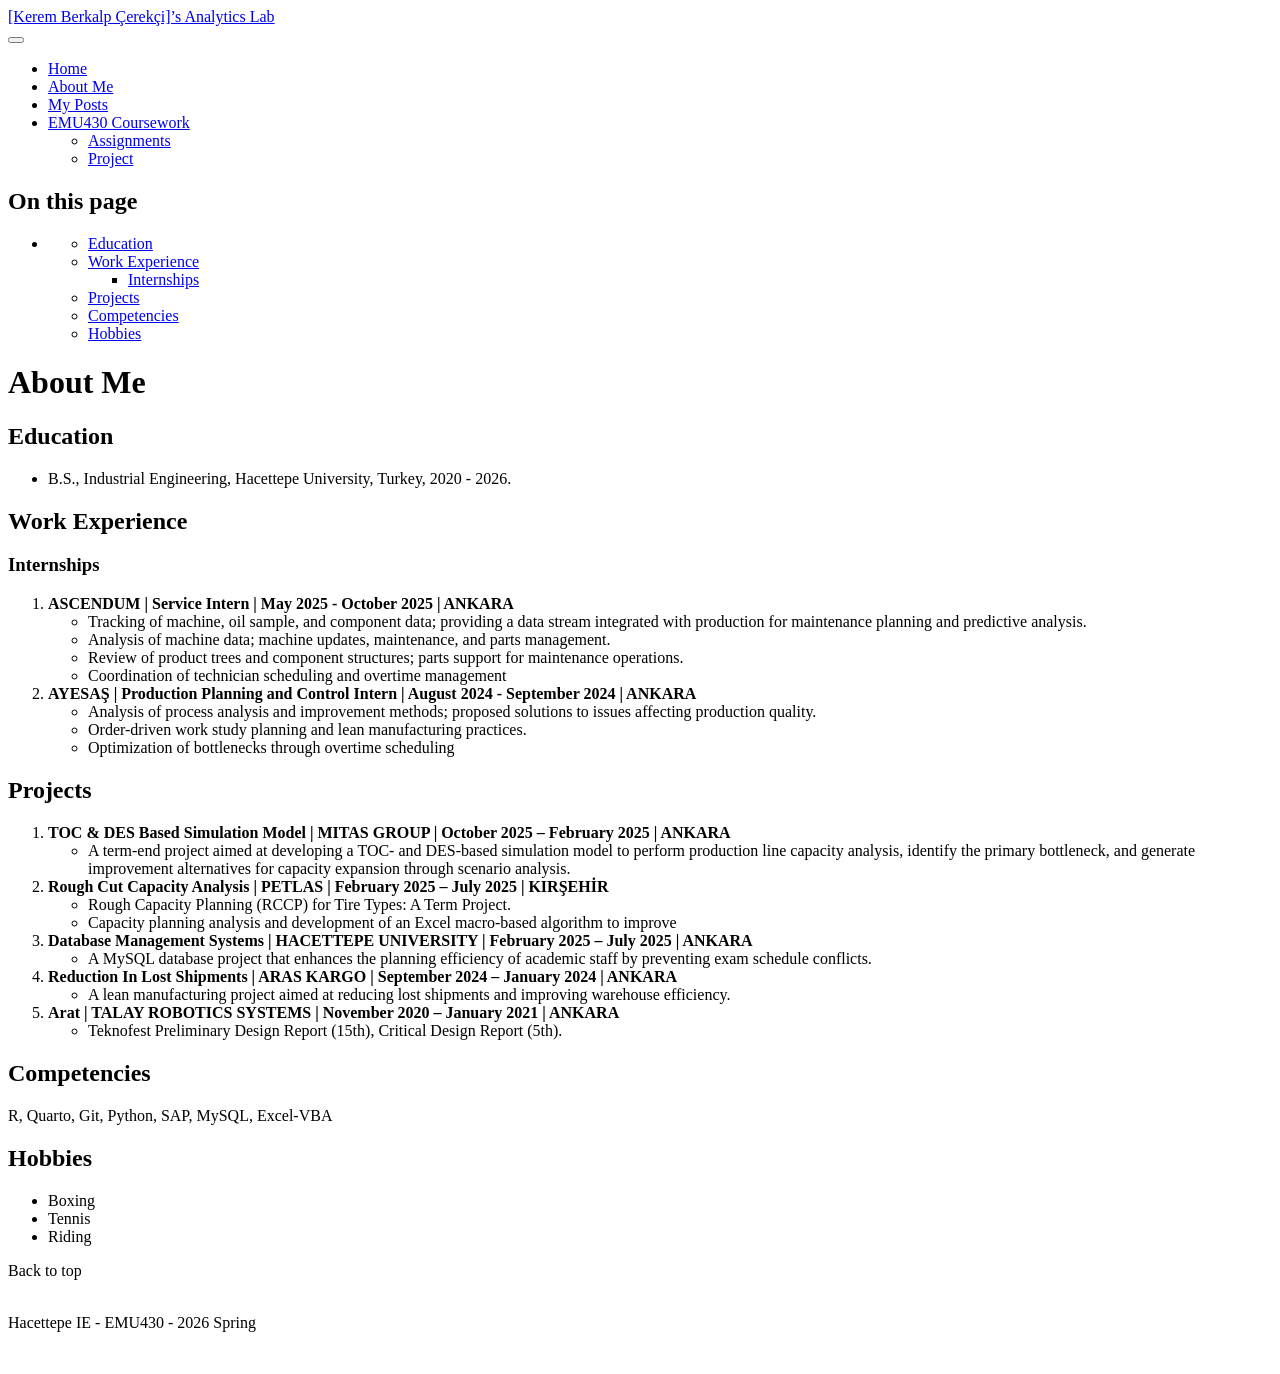
==== docs/about.html @ bb4d7acc "Update about.html" ====
<!DOCTYPE html>
<html xmlns="http://www.w3.org/1999/xhtml" lang="en" xml:lang="en"><head>

<meta charset="utf-8">
<meta name="generator" content="quarto-1.6.42">

<meta name="viewport" content="width=device-width, initial-scale=1.0, user-scalable=yes">


<title>About Me – [Kerem Berkalp Çerekçi]’s Analytics Lab</title>
<style>
code{white-space: pre-wrap;}
span.smallcaps{font-variant: small-caps;}
div.columns{display: flex; gap: min(4vw, 1.5em);}
div.column{flex: auto; overflow-x: auto;}
div.hanging-indent{margin-left: 1.5em; text-indent: -1.5em;}
ul.task-list{list-style: none;}
ul.task-list li input[type="checkbox"] {
  width: 0.8em;
  margin: 0 0.8em 0.2em -1em; /* quarto-specific, see https://github.com/quarto-dev/quarto-cli/issues/4556 */ 
  vertical-align: middle;
}
</style>


<script src="site_libs/quarto-nav/quarto-nav.js"></script>
<script src="site_libs/quarto-nav/headroom.min.js"></script>
<script src="site_libs/clipboard/clipboard.min.js"></script>
<script src="site_libs/quarto-search/autocomplete.umd.js"></script>
<script src="site_libs/quarto-search/fuse.min.js"></script>
<script src="site_libs/quarto-search/quarto-search.js"></script>
<meta name="quarto:offset" content="./">
<script src="site_libs/quarto-html/quarto.js"></script>
<script src="site_libs/quarto-html/popper.min.js"></script>
<script src="site_libs/quarto-html/tippy.umd.min.js"></script>
<script src="site_libs/quarto-html/anchor.min.js"></script>
<link href="site_libs/quarto-html/tippy.css" rel="stylesheet">
<link href="site_libs/quarto-html/quarto-syntax-highlighting-2f5df379a58b258e96c21c0638c20c03.css" rel="stylesheet" class="quarto-color-scheme" id="quarto-text-highlighting-styles">
<link href="site_libs/quarto-html/quarto-syntax-highlighting-dark-b53751a350365c71b6c909e95f209ed1.css" rel="prefetch" class="quarto-color-scheme quarto-color-alternate" id="quarto-text-highlighting-styles">
<script src="site_libs/bootstrap/bootstrap.min.js"></script>
<link href="site_libs/bootstrap/bootstrap-icons.css" rel="stylesheet">
<link href="site_libs/bootstrap/bootstrap-5facd0b27e3df32c3caab98b9867e455.min.css" rel="stylesheet" append-hash="true" class="quarto-color-scheme" id="quarto-bootstrap" data-mode="light">
<link href="site_libs/bootstrap/bootstrap-dark-6e9b1f2d1cae69e9cb3fb4989075af4f.min.css" rel="prefetch" append-hash="true" class="quarto-color-scheme quarto-color-alternate" id="quarto-bootstrap" data-mode="dark">
<script id="quarto-search-options" type="application/json">{
  "location": "navbar",
  "copy-button": false,
  "collapse-after": 3,
  "panel-placement": "end",
  "type": "overlay",
  "limit": 50,
  "keyboard-shortcut": [
    "f",
    "/",
    "s"
  ],
  "show-item-context": false,
  "language": {
    "search-no-results-text": "No results",
    "search-matching-documents-text": "matching documents",
    "search-copy-link-title": "Copy link to search",
    "search-hide-matches-text": "Hide additional matches",
    "search-more-match-text": "more match in this document",
    "search-more-matches-text": "more matches in this document",
    "search-clear-button-title": "Clear",
    "search-text-placeholder": "",
    "search-detached-cancel-button-title": "Cancel",
    "search-submit-button-title": "Submit",
    "search-label": "Search"
  }
}</script>


<link rel="stylesheet" href="styles.css">
</head>

<body class="docked nav-fixed">

<div id="quarto-search-results"></div>
  <header id="quarto-header" class="headroom fixed-top">
    <nav class="navbar navbar-expand-lg " data-bs-theme="dark">
      <div class="navbar-container container-fluid">
      <div class="navbar-brand-container mx-auto">
    <a class="navbar-brand" href="./index.html">
    <span class="navbar-title">[Kerem Berkalp Çerekçi]’s Analytics Lab</span>
    </a>
  </div>
            <div id="quarto-search" class="" title="Search"></div>
          <button class="navbar-toggler" type="button" data-bs-toggle="collapse" data-bs-target="#navbarCollapse" aria-controls="navbarCollapse" role="menu" aria-expanded="false" aria-label="Toggle navigation" onclick="if (window.quartoToggleHeadroom) { window.quartoToggleHeadroom(); }">
  <span class="navbar-toggler-icon"></span>
</button>
          <div class="collapse navbar-collapse" id="navbarCollapse">
            <ul class="navbar-nav navbar-nav-scroll me-auto">
  <li class="nav-item">
    <a class="nav-link" href="./index.html"> 
<span class="menu-text">Home</span></a>
  </li>  
  <li class="nav-item">
    <a class="nav-link active" href="./about.html" aria-current="page"> 
<span class="menu-text">About Me</span></a>
  </li>  
  <li class="nav-item">
    <a class="nav-link" href="./posts.html"> 
<span class="menu-text">My Posts</span></a>
  </li>  
  <li class="nav-item dropdown ">
    <a class="nav-link dropdown-toggle" href="#" id="nav-menu-emu430-coursework" role="link" data-bs-toggle="dropdown" aria-expanded="false">
 <span class="menu-text">EMU430 Coursework</span>
    </a>
    <ul class="dropdown-menu" aria-labelledby="nav-menu-emu430-coursework">    
        <li>
    <a class="dropdown-item" href="./assignments.html">
 <span class="dropdown-text">Assignments</span></a>
  </li>  
        <li>
    <a class="dropdown-item" href="./project.html">
 <span class="dropdown-text">Project</span></a>
  </li>  
    </ul>
  </li>
</ul>
          </div> <!-- /navcollapse -->
            <div class="quarto-navbar-tools tools-wide">
    <a href="https://github.com/kerembcerekci" title="" class="quarto-navigation-tool px-1" aria-label=""><i class="bi bi-github"></i></a>
    <a href="https://www.linkedin.com/in/kerembcerekci/" title="" class="quarto-navigation-tool px-1" aria-label=""><i class="bi bi-linkedin"></i></a>
  <a href="" class="quarto-color-scheme-toggle quarto-navigation-tool  px-1" onclick="window.quartoToggleColorScheme(); return false;" title="Toggle dark mode"><i class="bi"></i></a>
</div>
      </div> <!-- /container-fluid -->
    </nav>
</header>
<!-- content -->
<div id="quarto-content" class="quarto-container page-columns page-rows-contents page-layout-article page-navbar">
<!-- sidebar -->
  <nav id="quarto-sidebar" class="sidebar collapse collapse-horizontal quarto-sidebar-collapse-item sidebar-navigation docked overflow-auto">
    <nav id="TOC" role="doc-toc" class="toc-active">
    <h2 id="toc-title">On this page</h2>
   
  <ul>
  <li><a href="#section" id="toc-section" class="nav-link active" data-scroll-target="#section"></a>
  <ul class="collapse">
  <li><a href="#education" id="toc-education" class="nav-link" data-scroll-target="#education">Education</a></li>
  <li><a href="#work-experience" id="toc-work-experience" class="nav-link" data-scroll-target="#work-experience">Work Experience</a>
  <ul class="collapse">
  <li><a href="#internships" id="toc-internships" class="nav-link" data-scroll-target="#internships">Internships</a></li>
  </ul></li>
  <li><a href="#projects" id="toc-projects" class="nav-link" data-scroll-target="#projects">Projects</a></li>
  <li><a href="#competencies" id="toc-competencies" class="nav-link" data-scroll-target="#competencies">Competencies</a></li>
  <li><a href="#hobbies" id="toc-hobbies" class="nav-link" data-scroll-target="#hobbies">Hobbies</a></li>
  </ul></li>
  </ul>
</nav>
</nav>
<div id="quarto-sidebar-glass" class="quarto-sidebar-collapse-item" data-bs-toggle="collapse" data-bs-target=".quarto-sidebar-collapse-item"></div>
<!-- margin-sidebar -->
    <div id="quarto-margin-sidebar" class="sidebar margin-sidebar zindex-bottom">
    </div>
<!-- main -->
<main class="content" id="quarto-document-content">

<header id="title-block-header" class="quarto-title-block default">
<div class="quarto-title">
<h1 class="title">About Me</h1>
</div>



<div class="quarto-title-meta">

    
  
    
  </div>
  


</header>


<section id="section" class="level1">
<h1></h1>
<section id="education" class="level2">
<h2 class="anchored" data-anchor-id="education">Education</h2>
<ul>
<li>B.S., Industrial Engineering, Hacettepe University, Turkey, 2020 - 2026.</li>
</ul>
</section>
<section id="work-experience" class="level2">
<h2 class="anchored" data-anchor-id="work-experience">Work Experience</h2>
<section id="internships" class="level3">
<h3 class="anchored" data-anchor-id="internships">Internships</h3>
<ol type="1">
<li><strong>ASCENDUM</strong> <strong>| Service Intern | May 2025 - October 2025 | ANKARA</strong>
<ul>
<li>Tracking of machine, oil sample, and component data; providing a data stream integrated with production for maintenance planning and predictive analysis.</li>
<li>Analysis of machine data; machine updates, maintenance, and parts management.</li>
<li>Review of product trees and component structures; parts support for maintenance operations.</li>
<li>Coordination of technician scheduling and overtime management</li>
</ul></li>
<li><strong>AYESAŞ</strong> <strong>| Production Planning and Control Intern | August 2024 - September 2024 | ANKARA</strong>
<ul>
<li>Analysis of process analysis and improvement methods; proposed solutions to issues affecting production quality.</li>
<li>Order-driven work study planning and lean manufacturing practices.</li>
<li>Optimization of bottlenecks through overtime scheduling</li>
</ul></li>
</ol>
</section>
</section>
<section id="projects" class="level2">
<h2 class="anchored" data-anchor-id="projects">Projects</h2>
<ol type="1">
<li><strong>TOC &amp; DES Based Simulation Model | MITAS GROUP | October 2025 – February 2025 | ANKARA</strong>
<ul>
<li>A term-end project aimed at developing a TOC- and DES-based simulation model to perform production line capacity analysis, identify the primary bottleneck, and generate improvement alternatives for capacity expansion through scenario analysis.</li>
</ul></li>
<li><strong>Rough Cut Capacity Analysis</strong> <strong>| PETLAS | February 2025 – July 2025 | KIRŞEHİR</strong>
<ul>
<li>Rough Capacity Planning (RCCP) for Tire Types: A Term Project.</li>
<li>Capacity planning analysis and development of an Excel macro-based algorithm to improve</li>
</ul></li>
<li><strong>Database Management Systems | HACETTEPE UNIVERSITY | February 2025 – July 2025 | ANKARA</strong>
<ul>
<li>A MySQL database project that enhances the planning efficiency of academic staff by preventing exam schedule conflicts.</li>
</ul></li>
<li><strong>Reduction In Lost Shipments | ARAS KARGO | September 2024 – January 2024</strong> <strong>| ANKARA</strong>
<ul>
<li>A lean manufacturing project aimed at reducing lost shipments and improving warehouse efficiency.</li>
</ul></li>
<li><strong>Arat | TALAY ROBOTICS SYSTEMS | November 2020 – January 2021</strong> <strong>| ANKARA</strong>
<ul>
<li>Teknofest Preliminary Design Report (15th), Critical Design Report (5th).</li>
</ul></li>
</ol>
</section>
<section id="competencies" class="level2">
<h2 class="anchored" data-anchor-id="competencies">Competencies</h2>
<p>R, Quarto, Git, Python, SAP, MySQL, Excel-VBA</p>
</section>
<section id="hobbies" class="level2">
<h2 class="anchored" data-anchor-id="hobbies">Hobbies</h2>
<ul>
<li>Boxing</li>
<li>Tennis</li>
<li>Riding</li>
</ul>


</section>
</section>

<a onclick="window.scrollTo(0, 0); return false;" role="button" id="quarto-back-to-top"><i class="bi bi-arrow-up"></i> Back to top</a></main> <!-- /main -->
<script id="quarto-html-after-body" type="application/javascript">
window.document.addEventListener("DOMContentLoaded", function (event) {
  const toggleBodyColorMode = (bsSheetEl) => {
    const mode = bsSheetEl.getAttribute("data-mode");
    const bodyEl = window.document.querySelector("body");
    if (mode === "dark") {
      bodyEl.classList.add("quarto-dark");
      bodyEl.classList.remove("quarto-light");
    } else {
      bodyEl.classList.add("quarto-light");
      bodyEl.classList.remove("quarto-dark");
    }
  }
  const toggleBodyColorPrimary = () => {
    const bsSheetEl = window.document.querySelector("link#quarto-bootstrap");
    if (bsSheetEl) {
      toggleBodyColorMode(bsSheetEl);
    }
  }
  toggleBodyColorPrimary();  
  const disableStylesheet = (stylesheets) => {
    for (let i=0; i < stylesheets.length; i++) {
      const stylesheet = stylesheets[i];
      stylesheet.rel = 'prefetch';
    }
  }
  const enableStylesheet = (stylesheets) => {
    for (let i=0; i < stylesheets.length; i++) {
      const stylesheet = stylesheets[i];
      stylesheet.rel = 'stylesheet';
    }
  }
  const manageTransitions = (selector, allowTransitions) => {
    const els = window.document.querySelectorAll(selector);
    for (let i=0; i < els.length; i++) {
      const el = els[i];
      if (allowTransitions) {
        el.classList.remove('notransition');
      } else {
        el.classList.add('notransition');
      }
    }
  }
  const toggleGiscusIfUsed = (isAlternate, darkModeDefault) => {
    const baseTheme = document.querySelector('#giscus-base-theme')?.value ?? 'light';
    const alternateTheme = document.querySelector('#giscus-alt-theme')?.value ?? 'dark';
    let newTheme = '';
    if(darkModeDefault) {
      newTheme = isAlternate ? baseTheme : alternateTheme;
    } else {
      newTheme = isAlternate ? alternateTheme : baseTheme;
    }
    const changeGiscusTheme = () => {
      // From: https://github.com/giscus/giscus/issues/336
      const sendMessage = (message) => {
        const iframe = document.querySelector('iframe.giscus-frame');
        if (!iframe) return;
        iframe.contentWindow.postMessage({ giscus: message }, 'https://giscus.app');
      }
      sendMessage({
        setConfig: {
          theme: newTheme
        }
      });
    }
    const isGiscussLoaded = window.document.querySelector('iframe.giscus-frame') !== null;
    if (isGiscussLoaded) {
      changeGiscusTheme();
    }
  }
  const toggleColorMode = (alternate) => {
    // Switch the stylesheets
    const alternateStylesheets = window.document.querySelectorAll('link.quarto-color-scheme.quarto-color-alternate');
    manageTransitions('#quarto-margin-sidebar .nav-link', false);
    if (alternate) {
      enableStylesheet(alternateStylesheets);
      for (const sheetNode of alternateStylesheets) {
        if (sheetNode.id === "quarto-bootstrap") {
          toggleBodyColorMode(sheetNode);
        }
      }
    } else {
      disableStylesheet(alternateStylesheets);
      toggleBodyColorPrimary();
    }
    manageTransitions('#quarto-margin-sidebar .nav-link', true);
    // Switch the toggles
    const toggles = window.document.querySelectorAll('.quarto-color-scheme-toggle');
    for (let i=0; i < toggles.length; i++) {
      const toggle = toggles[i];
      if (toggle) {
        if (alternate) {
          toggle.classList.add("alternate");     
        } else {
          toggle.classList.remove("alternate");
        }
      }
    }
    // Hack to workaround the fact that safari doesn't
    // properly recolor the scrollbar when toggling (#1455)
    if (navigator.userAgent.indexOf('Safari') > 0 && navigator.userAgent.indexOf('Chrome') == -1) {
      manageTransitions("body", false);
      window.scrollTo(0, 1);
      setTimeout(() => {
        window.scrollTo(0, 0);
        manageTransitions("body", true);
      }, 40);  
    }
  }
  const isFileUrl = () => { 
    return window.location.protocol === 'file:';
  }
  const hasAlternateSentinel = () => {  
    let styleSentinel = getColorSchemeSentinel();
    if (styleSentinel !== null) {
      return styleSentinel === "alternate";
    } else {
      return false;
    }
  }
  const setStyleSentinel = (alternate) => {
    const value = alternate ? "alternate" : "default";
    if (!isFileUrl()) {
      window.localStorage.setItem("quarto-color-scheme", value);
    } else {
      localAlternateSentinel = value;
    }
  }
  const getColorSchemeSentinel = () => {
    if (!isFileUrl()) {
      const storageValue = window.localStorage.getItem("quarto-color-scheme");
      return storageValue != null ? storageValue : localAlternateSentinel;
    } else {
      return localAlternateSentinel;
    }
  }
  const darkModeDefault = false;
  let localAlternateSentinel = darkModeDefault ? 'alternate' : 'default';
  // Dark / light mode switch
  window.quartoToggleColorScheme = () => {
    // Read the current dark / light value 
    let toAlternate = !hasAlternateSentinel();
    toggleColorMode(toAlternate);
    setStyleSentinel(toAlternate);
    toggleGiscusIfUsed(toAlternate, darkModeDefault);
  };
  // Ensure there is a toggle, if there isn't float one in the top right
  if (window.document.querySelector('.quarto-color-scheme-toggle') === null) {
    const a = window.document.createElement('a');
    a.classList.add('top-right');
    a.classList.add('quarto-color-scheme-toggle');
    a.href = "";
    a.onclick = function() { try { window.quartoToggleColorScheme(); } catch {} return false; };
    const i = window.document.createElement("i");
    i.classList.add('bi');
    a.appendChild(i);
    window.document.body.appendChild(a);
  }
  // Switch to dark mode if need be
  if (hasAlternateSentinel()) {
    toggleColorMode(true);
  } else {
    toggleColorMode(false);
  }
  const icon = "";
  const anchorJS = new window.AnchorJS();
  anchorJS.options = {
    placement: 'right',
    icon: icon
  };
  anchorJS.add('.anchored');
  const isCodeAnnotation = (el) => {
    for (const clz of el.classList) {
      if (clz.startsWith('code-annotation-')) {                     
        return true;
      }
    }
    return false;
  }
  const onCopySuccess = function(e) {
    // button target
    const button = e.trigger;
    // don't keep focus
    button.blur();
    // flash "checked"
    button.classList.add('code-copy-button-checked');
    var currentTitle = button.getAttribute("title");
    button.setAttribute("title", "Copied!");
    let tooltip;
    if (window.bootstrap) {
      button.setAttribute("data-bs-toggle", "tooltip");
      button.setAttribute("data-bs-placement", "left");
      button.setAttribute("data-bs-title", "Copied!");
      tooltip = new bootstrap.Tooltip(button, 
        { trigger: "manual", 
          customClass: "code-copy-button-tooltip",
          offset: [0, -8]});
      tooltip.show();    
    }
    setTimeout(function() {
      if (tooltip) {
        tooltip.hide();
        button.removeAttribute("data-bs-title");
        button.removeAttribute("data-bs-toggle");
        button.removeAttribute("data-bs-placement");
      }
      button.setAttribute("title", currentTitle);
      button.classList.remove('code-copy-button-checked');
    }, 1000);
    // clear code selection
    e.clearSelection();
  }
  const getTextToCopy = function(trigger) {
      const codeEl = trigger.previousElementSibling.cloneNode(true);
      for (const childEl of codeEl.children) {
        if (isCodeAnnotation(childEl)) {
          childEl.remove();
        }
      }
      return codeEl.innerText;
  }
  const clipboard = new window.ClipboardJS('.code-copy-button:not([data-in-quarto-modal])', {
    text: getTextToCopy
  });
  clipboard.on('success', onCopySuccess);
  if (window.document.getElementById('quarto-embedded-source-code-modal')) {
    const clipboardModal = new window.ClipboardJS('.code-copy-button[data-in-quarto-modal]', {
      text: getTextToCopy,
      container: window.document.getElementById('quarto-embedded-source-code-modal')
    });
    clipboardModal.on('success', onCopySuccess);
  }
    var localhostRegex = new RegExp(/^(?:http|https):\/\/localhost\:?[0-9]*\//);
    var mailtoRegex = new RegExp(/^mailto:/);
      var filterRegex = new RegExp('/' + window.location.host + '/');
    var isInternal = (href) => {
        return filterRegex.test(href) || localhostRegex.test(href) || mailtoRegex.test(href);
    }
    // Inspect non-navigation links and adorn them if external
 	var links = window.document.querySelectorAll('a[href]:not(.nav-link):not(.navbar-brand):not(.toc-action):not(.sidebar-link):not(.sidebar-item-toggle):not(.pagination-link):not(.no-external):not([aria-hidden]):not(.dropdown-item):not(.quarto-navigation-tool):not(.about-link)');
    for (var i=0; i<links.length; i++) {
      const link = links[i];
      if (!isInternal(link.href)) {
        // undo the damage that might have been done by quarto-nav.js in the case of
        // links that we want to consider external
        if (link.dataset.originalHref !== undefined) {
          link.href = link.dataset.originalHref;
        }
      }
    }
  function tippyHover(el, contentFn, onTriggerFn, onUntriggerFn) {
    const config = {
      allowHTML: true,
      maxWidth: 500,
      delay: 100,
      arrow: false,
      appendTo: function(el) {
          return el.parentElement;
      },
      interactive: true,
      interactiveBorder: 10,
      theme: 'quarto',
      placement: 'bottom-start',
    };
    if (contentFn) {
      config.content = contentFn;
    }
    if (onTriggerFn) {
      config.onTrigger = onTriggerFn;
    }
    if (onUntriggerFn) {
      config.onUntrigger = onUntriggerFn;
    }
    window.tippy(el, config); 
  }
  const noterefs = window.document.querySelectorAll('a[role="doc-noteref"]');
  for (var i=0; i<noterefs.length; i++) {
    const ref = noterefs[i];
    tippyHover(ref, function() {
      // use id or data attribute instead here
      let href = ref.getAttribute('data-footnote-href') || ref.getAttribute('href');
      try { href = new URL(href).hash; } catch {}
      const id = href.replace(/^#\/?/, "");
      const note = window.document.getElementById(id);
      if (note) {
        return note.innerHTML;
      } else {
        return "";
      }
    });
  }
  const xrefs = window.document.querySelectorAll('a.quarto-xref');
  const processXRef = (id, note) => {
    // Strip column container classes
    const stripColumnClz = (el) => {
      el.classList.remove("page-full", "page-columns");
      if (el.children) {
        for (const child of el.children) {
          stripColumnClz(child);
        }
      }
    }
    stripColumnClz(note)
    if (id === null || id.startsWith('sec-')) {
      // Special case sections, only their first couple elements
      const container = document.createElement("div");
      if (note.children && note.children.length > 2) {
        container.appendChild(note.children[0].cloneNode(true));
        for (let i = 1; i < note.children.length; i++) {
          const child = note.children[i];
          if (child.tagName === "P" && child.innerText === "") {
            continue;
          } else {
            container.appendChild(child.cloneNode(true));
            break;
          }
        }
        if (window.Quarto?.typesetMath) {
          window.Quarto.typesetMath(container);
        }
        return container.innerHTML
      } else {
        if (window.Quarto?.typesetMath) {
          window.Quarto.typesetMath(note);
        }
        return note.innerHTML;
      }
    } else {
      // Remove any anchor links if they are present
      const anchorLink = note.querySelector('a.anchorjs-link');
      if (anchorLink) {
        anchorLink.remove();
      }
      if (window.Quarto?.typesetMath) {
        window.Quarto.typesetMath(note);
      }
      if (note.classList.contains("callout")) {
        return note.outerHTML;
      } else {
        return note.innerHTML;
      }
    }
  }
  for (var i=0; i<xrefs.length; i++) {
    const xref = xrefs[i];
    tippyHover(xref, undefined, function(instance) {
      instance.disable();
      let url = xref.getAttribute('href');
      let hash = undefined; 
      if (url.startsWith('#')) {
        hash = url;
      } else {
        try { hash = new URL(url).hash; } catch {}
      }
      if (hash) {
        const id = hash.replace(/^#\/?/, "");
        const note = window.document.getElementById(id);
        if (note !== null) {
          try {
            const html = processXRef(id, note.cloneNode(true));
            instance.setContent(html);
          } finally {
            instance.enable();
            instance.show();
          }
        } else {
          // See if we can fetch this
          fetch(url.split('#')[0])
          .then(res => res.text())
          .then(html => {
            const parser = new DOMParser();
            const htmlDoc = parser.parseFromString(html, "text/html");
            const note = htmlDoc.getElementById(id);
            if (note !== null) {
              const html = processXRef(id, note);
              instance.setContent(html);
            } 
          }).finally(() => {
            instance.enable();
            instance.show();
          });
        }
      } else {
        // See if we can fetch a full url (with no hash to target)
        // This is a special case and we should probably do some content thinning / targeting
        fetch(url)
        .then(res => res.text())
        .then(html => {
          const parser = new DOMParser();
          const htmlDoc = parser.parseFromString(html, "text/html");
          const note = htmlDoc.querySelector('main.content');
          if (note !== null) {
            // This should only happen for chapter cross references
            // (since there is no id in the URL)
            // remove the first header
            if (note.children.length > 0 && note.children[0].tagName === "HEADER") {
              note.children[0].remove();
            }
            const html = processXRef(null, note);
            instance.setContent(html);
          } 
        }).finally(() => {
          instance.enable();
          instance.show();
        });
      }
    }, function(instance) {
    });
  }
      let selectedAnnoteEl;
      const selectorForAnnotation = ( cell, annotation) => {
        let cellAttr = 'data-code-cell="' + cell + '"';
        let lineAttr = 'data-code-annotation="' +  annotation + '"';
        const selector = 'span[' + cellAttr + '][' + lineAttr + ']';
        return selector;
      }
      const selectCodeLines = (annoteEl) => {
        const doc = window.document;
        const targetCell = annoteEl.getAttribute("data-target-cell");
        const targetAnnotation = annoteEl.getAttribute("data-target-annotation");
        const annoteSpan = window.document.querySelector(selectorForAnnotation(targetCell, targetAnnotation));
        const lines = annoteSpan.getAttribute("data-code-lines").split(",");
        const lineIds = lines.map((line) => {
          return targetCell + "-" + line;
        })
        let top = null;
        let height = null;
        let parent = null;
        if (lineIds.length > 0) {
            //compute the position of the single el (top and bottom and make a div)
            const el = window.document.getElementById(lineIds[0]);
            top = el.offsetTop;
            height = el.offsetHeight;
            parent = el.parentElement.parentElement;
          if (lineIds.length > 1) {
            const lastEl = window.document.getElementById(lineIds[lineIds.length - 1]);
            const bottom = lastEl.offsetTop + lastEl.offsetHeight;
            height = bottom - top;
          }
          if (top !== null && height !== null && parent !== null) {
            // cook up a div (if necessary) and position it 
            let div = window.document.getElementById("code-annotation-line-highlight");
            if (div === null) {
              div = window.document.createElement("div");
              div.setAttribute("id", "code-annotation-line-highlight");
              div.style.position = 'absolute';
              parent.appendChild(div);
            }
            div.style.top = top - 2 + "px";
            div.style.height = height + 4 + "px";
            div.style.left = 0;
            let gutterDiv = window.document.getElementById("code-annotation-line-highlight-gutter");
            if (gutterDiv === null) {
              gutterDiv = window.document.createElement("div");
              gutterDiv.setAttribute("id", "code-annotation-line-highlight-gutter");
              gutterDiv.style.position = 'absolute';
              const codeCell = window.document.getElementById(targetCell);
              const gutter = codeCell.querySelector('.code-annotation-gutter');
              gutter.appendChild(gutterDiv);
            }
            gutterDiv.style.top = top - 2 + "px";
            gutterDiv.style.height = height + 4 + "px";
          }
          selectedAnnoteEl = annoteEl;
        }
      };
      const unselectCodeLines = () => {
        const elementsIds = ["code-annotation-line-highlight", "code-annotation-line-highlight-gutter"];
        elementsIds.forEach((elId) => {
          const div = window.document.getElementById(elId);
          if (div) {
            div.remove();
          }
        });
        selectedAnnoteEl = undefined;
      };
        // Handle positioning of the toggle
    window.addEventListener(
      "resize",
      throttle(() => {
        elRect = undefined;
        if (selectedAnnoteEl) {
          selectCodeLines(selectedAnnoteEl);
        }
      }, 10)
    );
    function throttle(fn, ms) {
    let throttle = false;
    let timer;
      return (...args) => {
        if(!throttle) { // first call gets through
            fn.apply(this, args);
            throttle = true;
        } else { // all the others get throttled
            if(timer) clearTimeout(timer); // cancel #2
            timer = setTimeout(() => {
              fn.apply(this, args);
              timer = throttle = false;
            }, ms);
        }
      };
    }
      // Attach click handler to the DT
      const annoteDls = window.document.querySelectorAll('dt[data-target-cell]');
      for (const annoteDlNode of annoteDls) {
        annoteDlNode.addEventListener('click', (event) => {
          const clickedEl = event.target;
          if (clickedEl !== selectedAnnoteEl) {
            unselectCodeLines();
            const activeEl = window.document.querySelector('dt[data-target-cell].code-annotation-active');
            if (activeEl) {
              activeEl.classList.remove('code-annotation-active');
            }
            selectCodeLines(clickedEl);
            clickedEl.classList.add('code-annotation-active');
          } else {
            // Unselect the line
            unselectCodeLines();
            clickedEl.classList.remove('code-annotation-active');
          }
        });
      }
  const findCites = (el) => {
    const parentEl = el.parentElement;
    if (parentEl) {
      const cites = parentEl.dataset.cites;
      if (cites) {
        return {
          el,
          cites: cites.split(' ')
        };
      } else {
        return findCites(el.parentElement)
      }
    } else {
      return undefined;
    }
  };
  var bibliorefs = window.document.querySelectorAll('a[role="doc-biblioref"]');
  for (var i=0; i<bibliorefs.length; i++) {
    const ref = bibliorefs[i];
    const citeInfo = findCites(ref);
    if (citeInfo) {
      tippyHover(citeInfo.el, function() {
        var popup = window.document.createElement('div');
        citeInfo.cites.forEach(function(cite) {
          var citeDiv = window.document.createElement('div');
          citeDiv.classList.add('hanging-indent');
          citeDiv.classList.add('csl-entry');
          var biblioDiv = window.document.getElementById('ref-' + cite);
          if (biblioDiv) {
            citeDiv.innerHTML = biblioDiv.innerHTML;
          }
          popup.appendChild(citeDiv);
        });
        return popup.innerHTML;
      });
    }
  }
});
</script>
</div> <!-- /content -->
<footer class="footer">
  <div class="nav-footer">
    <div class="nav-footer-left">
      &nbsp;
    </div>   
    <div class="nav-footer-center">
<p>Hacettepe IE - EMU430 - 2026 Spring</p>
</div>
    <div class="nav-footer-right">
      &nbsp;
    </div>
  </div>
</footer>




</body></html>
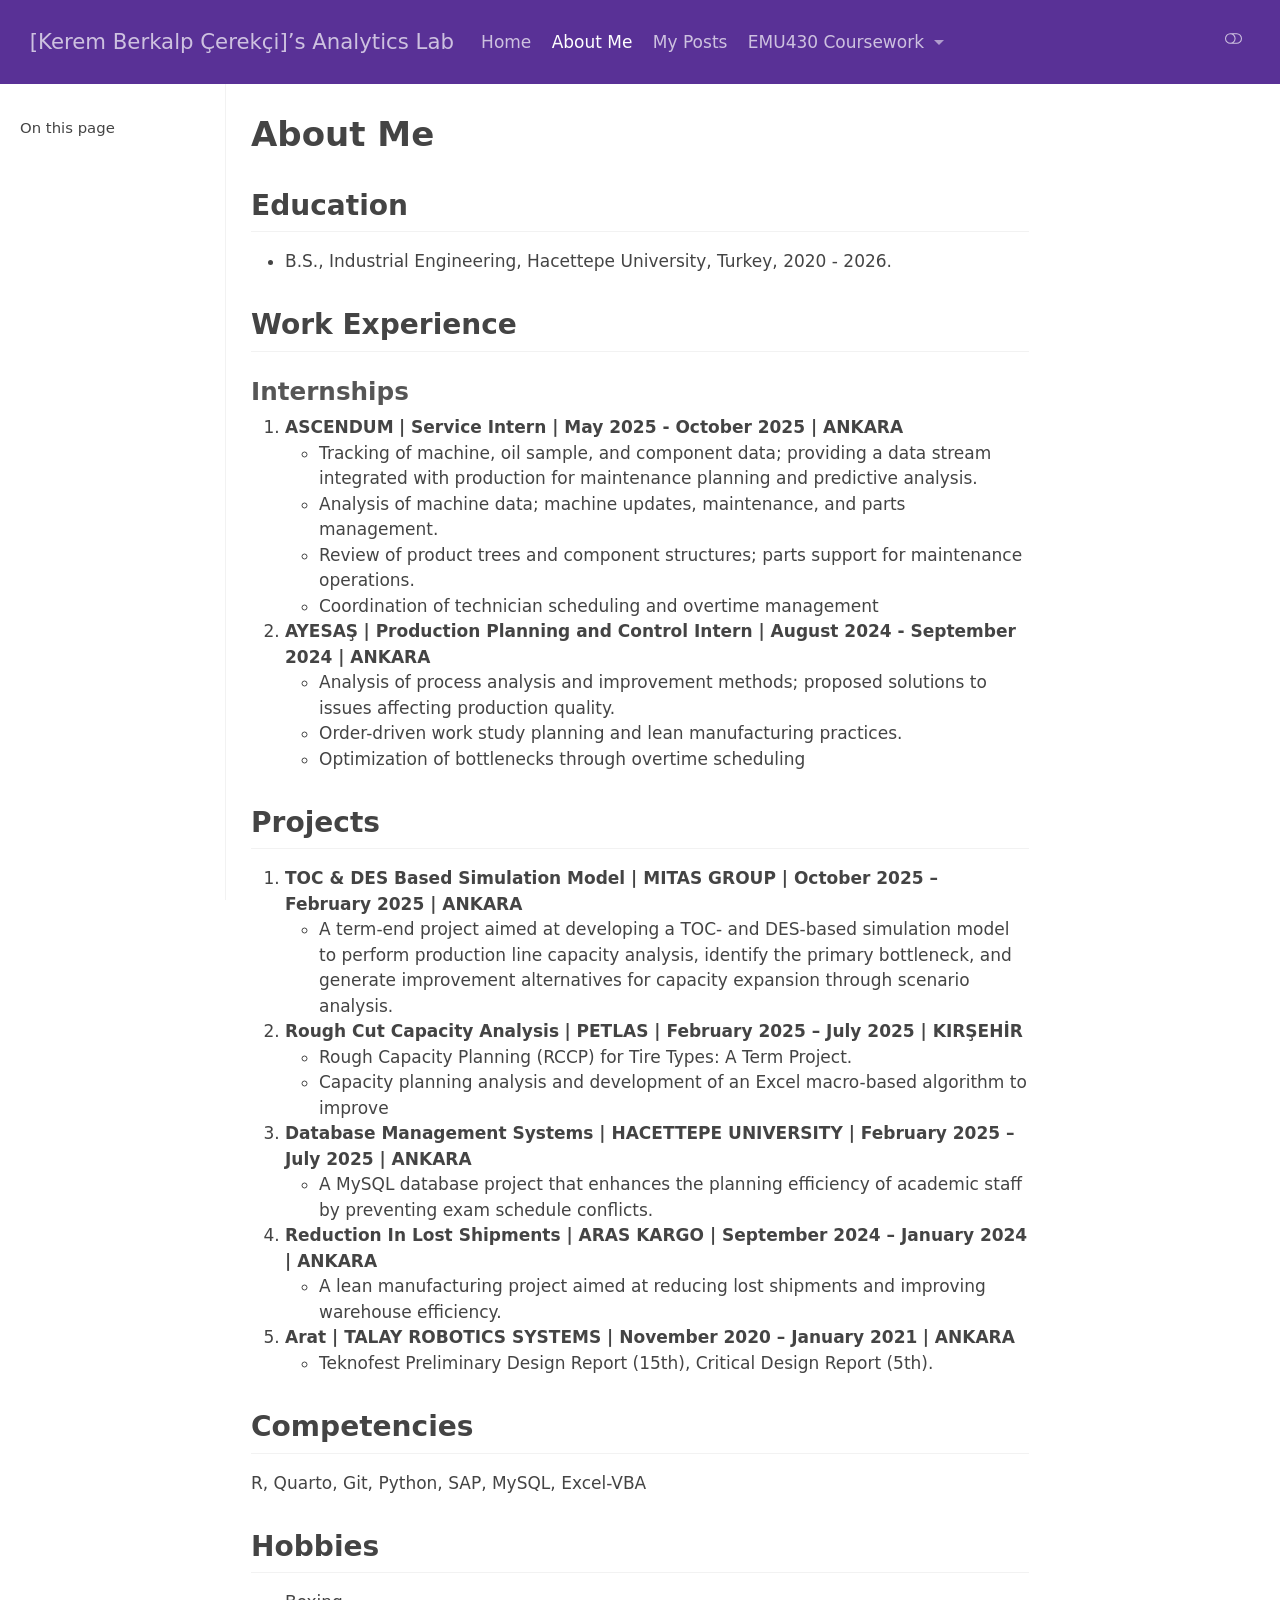
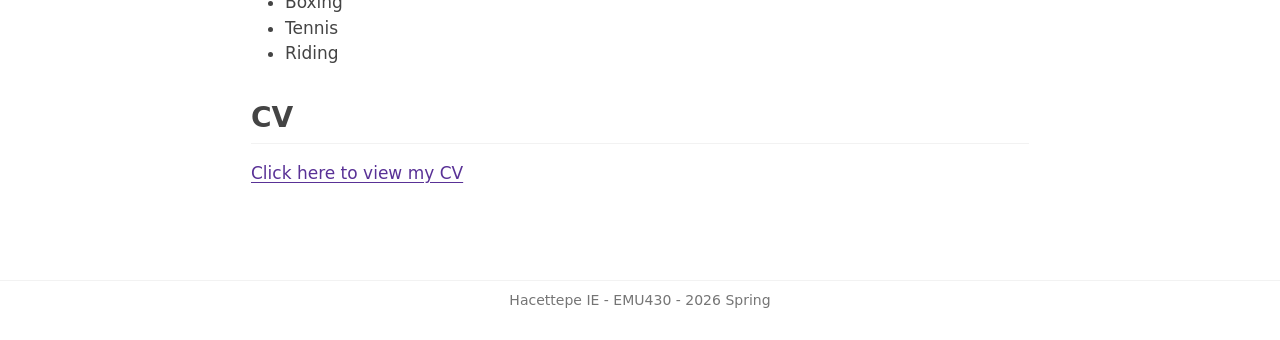
==== commit 2beb76bf: "Add CV" ====
--- a/docs/about.html
+++ b/docs/about.html
@@ -145,6 +145,7 @@
   <li><a href="#projects" id="toc-projects" class="nav-link" data-scroll-target="#projects">Projects</a></li>
   <li><a href="#competencies" id="toc-competencies" class="nav-link" data-scroll-target="#competencies">Competencies</a></li>
   <li><a href="#hobbies" id="toc-hobbies" class="nav-link" data-scroll-target="#hobbies">Hobbies</a></li>
+  <li><a href="#cv" id="toc-cv" class="nav-link" data-scroll-target="#cv">CV</a></li>
   </ul></li>
   </ul>
 </nav>
@@ -241,6 +242,10 @@
 <li>Tennis</li>
 <li>Riding</li>
 </ul>
+</section>
+<section id="cv" class="level2">
+<h2 class="anchored" data-anchor-id="cv">CV</h2>
+<p><a href="cv.pdf">Click here to view my CV</a></p>
 
 
 </section>
--- a/docs/site_libs/quarto-html/quarto-syntax-highlighting-2f5df379a58b258e96c21c0638c20c03.css
+++ b/docs/site_libs/quarto-html/quarto-syntax-highlighting-2f5df379a58b258e96c21c0638c20c03.css
@@ -0,0 +1,205 @@
+/* quarto syntax highlight colors */
+:root {
+  --quarto-hl-ot-color: #003B4F;
+  --quarto-hl-at-color: #657422;
+  --quarto-hl-ss-color: #20794D;
+  --quarto-hl-an-color: #5E5E5E;
+  --quarto-hl-fu-color: #4758AB;
+  --quarto-hl-st-color: #20794D;
+  --quarto-hl-cf-color: #003B4F;
+  --quarto-hl-op-color: #5E5E5E;
+  --quarto-hl-er-color: #AD0000;
+  --quarto-hl-bn-color: #AD0000;
+  --quarto-hl-al-color: #AD0000;
+  --quarto-hl-va-color: #111111;
+  --quarto-hl-bu-color: inherit;
+  --quarto-hl-ex-color: inherit;
+  --quarto-hl-pp-color: #AD0000;
+  --quarto-hl-in-color: #5E5E5E;
+  --quarto-hl-vs-color: #20794D;
+  --quarto-hl-wa-color: #5E5E5E;
+  --quarto-hl-do-color: #5E5E5E;
+  --quarto-hl-im-color: #00769E;
+  --quarto-hl-ch-color: #20794D;
+  --quarto-hl-dt-color: #AD0000;
+  --quarto-hl-fl-color: #AD0000;
+  --quarto-hl-co-color: #5E5E5E;
+  --quarto-hl-cv-color: #5E5E5E;
+  --quarto-hl-cn-color: #8f5902;
+  --quarto-hl-sc-color: #5E5E5E;
+  --quarto-hl-dv-color: #AD0000;
+  --quarto-hl-kw-color: #003B4F;
+}
+
+/* other quarto variables */
+:root {
+  --quarto-font-monospace: SFMono-Regular, Menlo, Monaco, Consolas, "Liberation Mono", "Courier New", monospace;
+}
+
+pre > code.sourceCode > span {
+  color: #003B4F;
+}
+
+code span {
+  color: #003B4F;
+}
+
+code.sourceCode > span {
+  color: #003B4F;
+}
+
+div.sourceCode,
+div.sourceCode pre.sourceCode {
+  color: #003B4F;
+}
+
+code span.ot {
+  color: #003B4F;
+  font-style: inherit;
+}
+
+code span.at {
+  color: #657422;
+  font-style: inherit;
+}
+
+code span.ss {
+  color: #20794D;
+  font-style: inherit;
+}
+
+code span.an {
+  color: #5E5E5E;
+  font-style: inherit;
+}
+
+code span.fu {
+  color: #4758AB;
+  font-style: inherit;
+}
+
+code span.st {
+  color: #20794D;
+  font-style: inherit;
+}
+
+code span.cf {
+  color: #003B4F;
+  font-weight: bold;
+  font-style: inherit;
+}
+
+code span.op {
+  color: #5E5E5E;
+  font-style: inherit;
+}
+
+code span.er {
+  color: #AD0000;
+  font-style: inherit;
+}
+
+code span.bn {
+  color: #AD0000;
+  font-style: inherit;
+}
+
+code span.al {
+  color: #AD0000;
+  font-style: inherit;
+}
+
+code span.va {
+  color: #111111;
+  font-style: inherit;
+}
+
+code span.bu {
+  font-style: inherit;
+}
+
+code span.ex {
+  font-style: inherit;
+}
+
+code span.pp {
+  color: #AD0000;
+  font-style: inherit;
+}
+
+code span.in {
+  color: #5E5E5E;
+  font-style: inherit;
+}
+
+code span.vs {
+  color: #20794D;
+  font-style: inherit;
+}
+
+code span.wa {
+  color: #5E5E5E;
+  font-style: italic;
+}
+
+code span.do {
+  color: #5E5E5E;
+  font-style: italic;
+}
+
+code span.im {
+  color: #00769E;
+  font-style: inherit;
+}
+
+code span.ch {
+  color: #20794D;
+  font-style: inherit;
+}
+
+code span.dt {
+  color: #AD0000;
+  font-style: inherit;
+}
+
+code span.fl {
+  color: #AD0000;
+  font-style: inherit;
+}
+
+code span.co {
+  color: #5E5E5E;
+  font-style: inherit;
+}
+
+code span.cv {
+  color: #5E5E5E;
+  font-style: italic;
+}
+
+code span.cn {
+  color: #8f5902;
+  font-style: inherit;
+}
+
+code span.sc {
+  color: #5E5E5E;
+  font-style: inherit;
+}
+
+code span.dv {
+  color: #AD0000;
+  font-style: inherit;
+}
+
+code span.kw {
+  color: #003B4F;
+  font-weight: bold;
+  font-style: inherit;
+}
+
+.prevent-inlining {
+  content: "</";
+}
+
+/*# sourceMappingURL=35eb38a806ee71ea6d2563be2308c832.css.map */
--- a/docs/site_libs/quarto-html/quarto-syntax-highlighting-dark-b53751a350365c71b6c909e95f209ed1.css
+++ b/docs/site_libs/quarto-html/quarto-syntax-highlighting-dark-b53751a350365c71b6c909e95f209ed1.css
@@ -0,0 +1,189 @@
+/* quarto syntax highlight colors */
+:root {
+  --quarto-hl-al-color: #f07178;
+  --quarto-hl-an-color: #d4d0ab;
+  --quarto-hl-at-color: #00e0e0;
+  --quarto-hl-bn-color: #d4d0ab;
+  --quarto-hl-bu-color: #abe338;
+  --quarto-hl-ch-color: #abe338;
+  --quarto-hl-co-color: #f8f8f2;
+  --quarto-hl-cv-color: #ffd700;
+  --quarto-hl-cn-color: #ffd700;
+  --quarto-hl-cf-color: #ffa07a;
+  --quarto-hl-dt-color: #ffa07a;
+  --quarto-hl-dv-color: #d4d0ab;
+  --quarto-hl-do-color: #f8f8f2;
+  --quarto-hl-er-color: #f07178;
+  --quarto-hl-ex-color: #00e0e0;
+  --quarto-hl-fl-color: #d4d0ab;
+  --quarto-hl-fu-color: #ffa07a;
+  --quarto-hl-im-color: #abe338;
+  --quarto-hl-in-color: #d4d0ab;
+  --quarto-hl-kw-color: #ffa07a;
+  --quarto-hl-op-color: #ffa07a;
+  --quarto-hl-ot-color: #00e0e0;
+  --quarto-hl-pp-color: #dcc6e0;
+  --quarto-hl-re-color: #00e0e0;
+  --quarto-hl-sc-color: #abe338;
+  --quarto-hl-ss-color: #abe338;
+  --quarto-hl-st-color: #abe338;
+  --quarto-hl-va-color: #00e0e0;
+  --quarto-hl-vs-color: #abe338;
+  --quarto-hl-wa-color: #dcc6e0;
+}
+
+/* other quarto variables */
+:root {
+  --quarto-font-monospace: SFMono-Regular, Menlo, Monaco, Consolas, "Liberation Mono", "Courier New", monospace;
+}
+
+code span.al {
+  background-color: #2a0f15;
+  font-weight: bold;
+  color: #f07178;
+}
+
+code span.an {
+  color: #d4d0ab;
+}
+
+code span.at {
+  color: #00e0e0;
+}
+
+code span.bn {
+  color: #d4d0ab;
+}
+
+code span.bu {
+  color: #abe338;
+}
+
+code span.ch {
+  color: #abe338;
+}
+
+code span.co {
+  font-style: italic;
+  color: #f8f8f2;
+}
+
+code span.cv {
+  color: #ffd700;
+}
+
+code span.cn {
+  color: #ffd700;
+}
+
+code span.cf {
+  font-weight: bold;
+  color: #ffa07a;
+}
+
+code span.dt {
+  color: #ffa07a;
+}
+
+code span.dv {
+  color: #d4d0ab;
+}
+
+code span.do {
+  color: #f8f8f2;
+}
+
+code span.er {
+  color: #f07178;
+  text-decoration: underline;
+}
+
+code span.ex {
+  font-weight: bold;
+  color: #00e0e0;
+}
+
+code span.fl {
+  color: #d4d0ab;
+}
+
+code span.fu {
+  color: #ffa07a;
+}
+
+code span.im {
+  color: #abe338;
+}
+
+code span.in {
+  color: #d4d0ab;
+}
+
+code span.kw {
+  font-weight: bold;
+  color: #ffa07a;
+}
+
+pre > code.sourceCode > span {
+  color: #f8f8f2;
+}
+
+code span {
+  color: #f8f8f2;
+}
+
+code.sourceCode > span {
+  color: #f8f8f2;
+}
+
+div.sourceCode,
+div.sourceCode pre.sourceCode {
+  color: #f8f8f2;
+}
+
+code span.op {
+  color: #ffa07a;
+}
+
+code span.ot {
+  color: #00e0e0;
+}
+
+code span.pp {
+  color: #dcc6e0;
+}
+
+code span.re {
+  background-color: #f8f8f2;
+  color: #00e0e0;
+}
+
+code span.sc {
+  color: #abe338;
+}
+
+code span.ss {
+  color: #abe338;
+}
+
+code span.st {
+  color: #abe338;
+}
+
+code span.va {
+  color: #00e0e0;
+}
+
+code span.vs {
+  color: #abe338;
+}
+
+code span.wa {
+  color: #dcc6e0;
+}
+
+.prevent-inlining {
+  content: "</";
+}
+
+/*# sourceMappingURL=ef095d06243fb944689b9469f3a5590a.css.map */
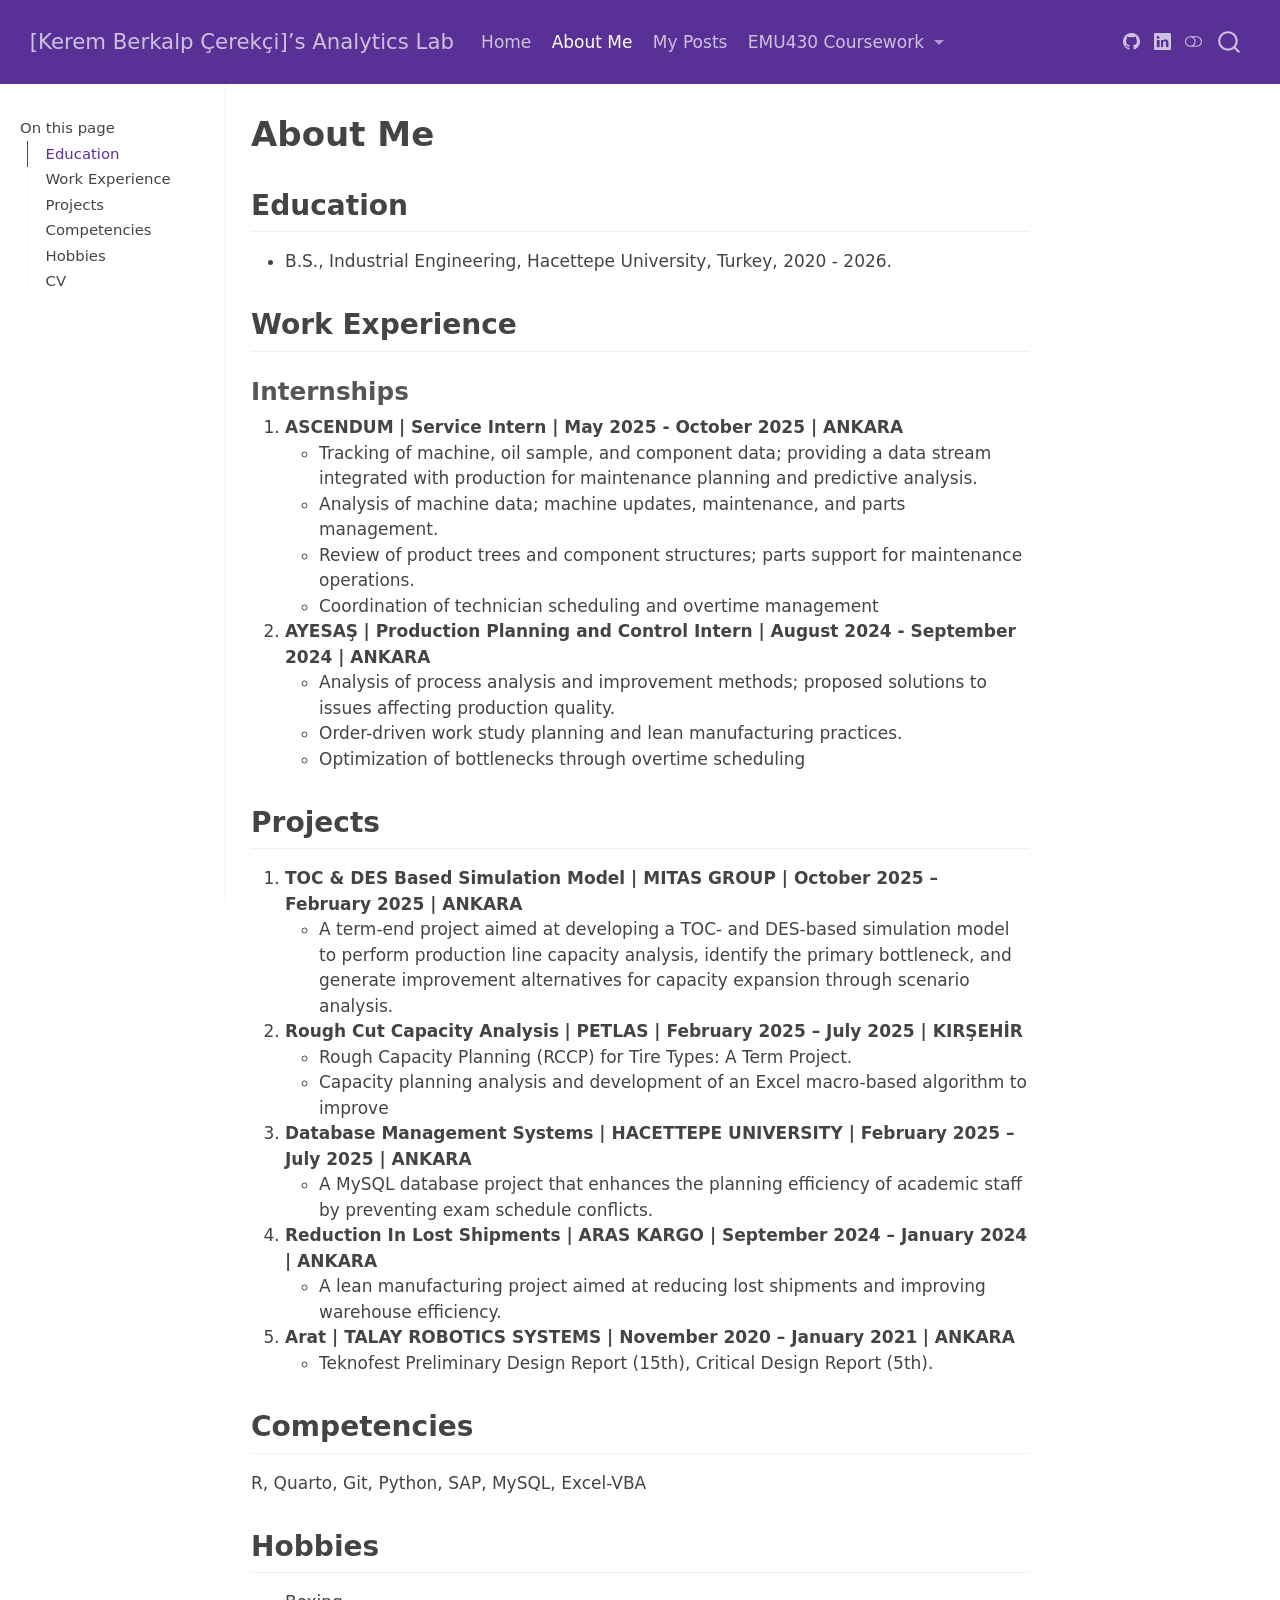
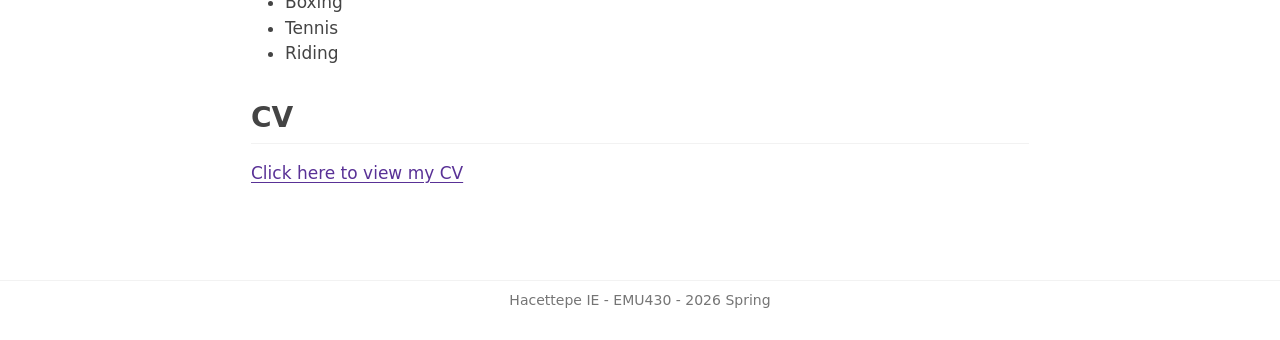
==== commit 85aaf8d8: "." ====
--- a/docs/about.html
+++ b/docs/about.html
@@ -2,13 +2,16 @@
 <html xmlns="http://www.w3.org/1999/xhtml" lang="en" xml:lang="en"><head>
 
 <meta charset="utf-8">
-<meta name="generator" content="quarto-1.6.42">
+<meta name="generator" content="quarto-1.9.36">
 
 <meta name="viewport" content="width=device-width, initial-scale=1.0, user-scalable=yes">
 
 
 <title>About Me – [Kerem Berkalp Çerekçi]’s Analytics Lab</title>
 <style>
+/* Default styles provided by pandoc.
+** See https://pandoc.org/MANUAL.html#variables-for-html for config info.
+*/
 code{white-space: pre-wrap;}
 span.smallcaps{font-variant: small-caps;}
 div.columns{display: flex; gap: min(4vw, 1.5em);}
@@ -30,17 +33,20 @@
 <script src="site_libs/quarto-search/fuse.min.js"></script>
 <script src="site_libs/quarto-search/quarto-search.js"></script>
 <meta name="quarto:offset" content="./">
-<script src="site_libs/quarto-html/quarto.js"></script>
+<script src="site_libs/quarto-html/quarto.js" type="module"></script>
+<script src="site_libs/quarto-html/tabsets/tabsets.js" type="module"></script>
 <script src="site_libs/quarto-html/popper.min.js"></script>
 <script src="site_libs/quarto-html/tippy.umd.min.js"></script>
 <script src="site_libs/quarto-html/anchor.min.js"></script>
 <link href="site_libs/quarto-html/tippy.css" rel="stylesheet">
-<link href="site_libs/quarto-html/quarto-syntax-highlighting-2f5df379a58b258e96c21c0638c20c03.css" rel="stylesheet" class="quarto-color-scheme" id="quarto-text-highlighting-styles">
-<link href="site_libs/quarto-html/quarto-syntax-highlighting-dark-b53751a350365c71b6c909e95f209ed1.css" rel="prefetch" class="quarto-color-scheme quarto-color-alternate" id="quarto-text-highlighting-styles">
+<link href="site_libs/quarto-html/quarto-syntax-highlighting-845c23b38eaddc0f92fda52bfe77a8c8.css" rel="stylesheet" class="quarto-color-scheme" id="quarto-text-highlighting-styles">
+<link href="site_libs/quarto-html/quarto-syntax-highlighting-dark-f418161beb48e0141c760e455f12af2c.css" rel="stylesheet" class="quarto-color-scheme quarto-color-alternate" id="quarto-text-highlighting-styles">
+<link href="site_libs/quarto-html/quarto-syntax-highlighting-845c23b38eaddc0f92fda52bfe77a8c8.css" rel="stylesheet" class="quarto-color-scheme-extra" id="quarto-text-highlighting-styles">
 <script src="site_libs/bootstrap/bootstrap.min.js"></script>
 <link href="site_libs/bootstrap/bootstrap-icons.css" rel="stylesheet">
-<link href="site_libs/bootstrap/bootstrap-5facd0b27e3df32c3caab98b9867e455.min.css" rel="stylesheet" append-hash="true" class="quarto-color-scheme" id="quarto-bootstrap" data-mode="light">
-<link href="site_libs/bootstrap/bootstrap-dark-6e9b1f2d1cae69e9cb3fb4989075af4f.min.css" rel="prefetch" append-hash="true" class="quarto-color-scheme quarto-color-alternate" id="quarto-bootstrap" data-mode="dark">
+<link href="site_libs/bootstrap/bootstrap-632fc80851fb6cab1ef220fbedb93a4d.min.css" rel="stylesheet" append-hash="true" class="quarto-color-scheme" id="quarto-bootstrap" data-mode="light">
+<link href="site_libs/bootstrap/bootstrap-dark-86a73d7285a253ef2b4e6bd7a3f40173.min.css" rel="stylesheet" append-hash="true" class="quarto-color-scheme quarto-color-alternate" id="quarto-bootstrap" data-mode="dark">
+<link href="site_libs/bootstrap/bootstrap-632fc80851fb6cab1ef220fbedb93a4d.min.css" rel="stylesheet" append-hash="true" class="quarto-color-scheme-extra" id="quarto-bootstrap" data-mode="light">
 <script id="quarto-search-options" type="application/json">{
   "location": "navbar",
   "copy-button": false,
@@ -73,7 +79,169 @@
 <link rel="stylesheet" href="styles.css">
 </head>
 
-<body class="docked nav-fixed">
+<body class="docked nav-fixed quarto-light"><script id="quarto-html-before-body" type="application/javascript">
+    const toggleBodyColorMode = (bsSheetEl) => {
+      const mode = bsSheetEl.getAttribute("data-mode");
+      const bodyEl = window.document.querySelector("body");
+      if (mode === "dark") {
+        bodyEl.classList.add("quarto-dark");
+        bodyEl.classList.remove("quarto-light");
+      } else {
+        bodyEl.classList.add("quarto-light");
+        bodyEl.classList.remove("quarto-dark");
+      }
+    }
+    const toggleBodyColorPrimary = () => {
+      const bsSheetEl = window.document.querySelector("link#quarto-bootstrap:not([rel=disabled-stylesheet])");
+      if (bsSheetEl) {
+        toggleBodyColorMode(bsSheetEl);
+      }
+    }
+    const setColorSchemeToggle = (alternate) => {
+      const toggles = window.document.querySelectorAll('.quarto-color-scheme-toggle');
+      for (let i=0; i < toggles.length; i++) {
+        const toggle = toggles[i];
+        if (toggle) {
+          if (alternate) {
+            toggle.classList.add("alternate");
+          } else {
+            toggle.classList.remove("alternate");
+          }
+        }
+      }
+    };
+    const toggleColorMode = (alternate) => {
+      // Switch the stylesheets
+      const primaryStylesheets = window.document.querySelectorAll('link.quarto-color-scheme:not(.quarto-color-alternate)');
+      const alternateStylesheets = window.document.querySelectorAll('link.quarto-color-scheme.quarto-color-alternate');
+      manageTransitions('#quarto-margin-sidebar .nav-link', false);
+      if (alternate) {
+        // note: dark is layered on light, we don't disable primary!
+        enableStylesheet(alternateStylesheets);
+        for (const sheetNode of alternateStylesheets) {
+          if (sheetNode.id === "quarto-bootstrap") {
+            toggleBodyColorMode(sheetNode);
+          }
+        }
+      } else {
+        disableStylesheet(alternateStylesheets);
+        enableStylesheet(primaryStylesheets)
+        toggleBodyColorPrimary();
+      }
+      manageTransitions('#quarto-margin-sidebar .nav-link', true);
+      // Switch the toggles
+      setColorSchemeToggle(alternate)
+      // Hack to workaround the fact that safari doesn't
+      // properly recolor the scrollbar when toggling (#1455)
+      if (navigator.userAgent.indexOf('Safari') > 0 && navigator.userAgent.indexOf('Chrome') == -1) {
+        manageTransitions("body", false);
+        window.scrollTo(0, 1);
+        setTimeout(() => {
+          window.scrollTo(0, 0);
+          manageTransitions("body", true);
+        }, 40);
+      }
+    }
+    const disableStylesheet = (stylesheets) => {
+      for (let i=0; i < stylesheets.length; i++) {
+        const stylesheet = stylesheets[i];
+        stylesheet.rel = 'disabled-stylesheet';
+      }
+    }
+    const enableStylesheet = (stylesheets) => {
+      for (let i=0; i < stylesheets.length; i++) {
+        const stylesheet = stylesheets[i];
+        if(stylesheet.rel !== 'stylesheet') { // for Chrome, which will still FOUC without this check
+          stylesheet.rel = 'stylesheet';
+        }
+      }
+    }
+    const manageTransitions = (selector, allowTransitions) => {
+      const els = window.document.querySelectorAll(selector);
+      for (let i=0; i < els.length; i++) {
+        const el = els[i];
+        if (allowTransitions) {
+          el.classList.remove('notransition');
+        } else {
+          el.classList.add('notransition');
+        }
+      }
+    }
+    const isFileUrl = () => {
+      return window.location.protocol === 'file:';
+    }
+    const hasAlternateSentinel = () => {
+      let styleSentinel = getColorSchemeSentinel();
+      if (styleSentinel !== null) {
+        return styleSentinel === "alternate";
+      } else {
+        return false;
+      }
+    }
+    const setStyleSentinel = (alternate) => {
+      const value = alternate ? "alternate" : "default";
+      if (!isFileUrl()) {
+        window.localStorage.setItem("quarto-color-scheme", value);
+      } else {
+        localAlternateSentinel = value;
+      }
+    }
+    const getColorSchemeSentinel = () => {
+      if (!isFileUrl()) {
+        const storageValue = window.localStorage.getItem("quarto-color-scheme");
+        return storageValue != null ? storageValue : localAlternateSentinel;
+      } else {
+        return localAlternateSentinel;
+      }
+    }
+    const toggleGiscusIfUsed = (isAlternate, darkModeDefault) => {
+      const baseTheme = document.querySelector('#giscus-base-theme')?.value ?? 'light';
+      const alternateTheme = document.querySelector('#giscus-alt-theme')?.value ?? 'dark';
+      let newTheme = '';
+      if(authorPrefersDark) {
+        newTheme = isAlternate ? baseTheme : alternateTheme;
+      } else {
+        newTheme = isAlternate ? alternateTheme : baseTheme;
+      }
+      const changeGiscusTheme = () => {
+        // From: https://github.com/giscus/giscus/issues/336
+        const sendMessage = (message) => {
+          const iframe = document.querySelector('iframe.giscus-frame');
+          if (!iframe) return;
+          iframe.contentWindow.postMessage({ giscus: message }, 'https://giscus.app');
+        }
+        sendMessage({
+          setConfig: {
+            theme: newTheme
+          }
+        });
+      }
+      const isGiscussLoaded = window.document.querySelector('iframe.giscus-frame') !== null;
+      if (isGiscussLoaded) {
+        changeGiscusTheme();
+      }
+    };
+    const authorPrefersDark = false;
+    const darkModeDefault = authorPrefersDark;
+      document.querySelector('link#quarto-text-highlighting-styles.quarto-color-scheme-extra').rel = 'disabled-stylesheet';
+      document.querySelector('link#quarto-bootstrap.quarto-color-scheme-extra').rel = 'disabled-stylesheet';
+    let localAlternateSentinel = darkModeDefault ? 'alternate' : 'default';
+    // Dark / light mode switch
+    window.quartoToggleColorScheme = () => {
+      // Read the current dark / light value
+      let toAlternate = !hasAlternateSentinel();
+      toggleColorMode(toAlternate);
+      setStyleSentinel(toAlternate);
+      toggleGiscusIfUsed(toAlternate, darkModeDefault);
+      window.dispatchEvent(new Event('resize'));
+    };
+    // Switch to dark mode if need be
+    if (hasAlternateSentinel()) {
+      toggleColorMode(true);
+    } else {
+      toggleColorMode(false);
+    }
+  </script>
 
 <div id="quarto-search-results"></div>
   <header id="quarto-header" class="headroom fixed-top">
@@ -157,6 +325,7 @@
 <!-- main -->
 <main class="content" id="quarto-document-content">
 
+
 <header id="title-block-header" class="quarto-title-block default">
 <div class="quarto-title">
 <h1 class="title">About Me</h1>
@@ -253,380 +422,256 @@
 
 <a onclick="window.scrollTo(0, 0); return false;" role="button" id="quarto-back-to-top"><i class="bi bi-arrow-up"></i> Back to top</a></main> <!-- /main -->
 <script id="quarto-html-after-body" type="application/javascript">
-window.document.addEventListener("DOMContentLoaded", function (event) {
-  const toggleBodyColorMode = (bsSheetEl) => {
-    const mode = bsSheetEl.getAttribute("data-mode");
-    const bodyEl = window.document.querySelector("body");
-    if (mode === "dark") {
-      bodyEl.classList.add("quarto-dark");
-      bodyEl.classList.remove("quarto-light");
-    } else {
-      bodyEl.classList.add("quarto-light");
-      bodyEl.classList.remove("quarto-dark");
-    }
-  }
-  const toggleBodyColorPrimary = () => {
-    const bsSheetEl = window.document.querySelector("link#quarto-bootstrap");
-    if (bsSheetEl) {
-      toggleBodyColorMode(bsSheetEl);
-    }
-  }
-  toggleBodyColorPrimary();  
-  const disableStylesheet = (stylesheets) => {
-    for (let i=0; i < stylesheets.length; i++) {
-      const stylesheet = stylesheets[i];
-      stylesheet.rel = 'prefetch';
-    }
-  }
-  const enableStylesheet = (stylesheets) => {
-    for (let i=0; i < stylesheets.length; i++) {
-      const stylesheet = stylesheets[i];
-      stylesheet.rel = 'stylesheet';
-    }
-  }
-  const manageTransitions = (selector, allowTransitions) => {
-    const els = window.document.querySelectorAll(selector);
-    for (let i=0; i < els.length; i++) {
-      const el = els[i];
-      if (allowTransitions) {
-        el.classList.remove('notransition');
-      } else {
-        el.classList.add('notransition');
-      }
-    }
-  }
-  const toggleGiscusIfUsed = (isAlternate, darkModeDefault) => {
-    const baseTheme = document.querySelector('#giscus-base-theme')?.value ?? 'light';
-    const alternateTheme = document.querySelector('#giscus-alt-theme')?.value ?? 'dark';
-    let newTheme = '';
-    if(darkModeDefault) {
-      newTheme = isAlternate ? baseTheme : alternateTheme;
-    } else {
-      newTheme = isAlternate ? alternateTheme : baseTheme;
-    }
-    const changeGiscusTheme = () => {
-      // From: https://github.com/giscus/giscus/issues/336
-      const sendMessage = (message) => {
-        const iframe = document.querySelector('iframe.giscus-frame');
-        if (!iframe) return;
-        iframe.contentWindow.postMessage({ giscus: message }, 'https://giscus.app');
-      }
-      sendMessage({
-        setConfig: {
-          theme: newTheme
-        }
-      });
-    }
-    const isGiscussLoaded = window.document.querySelector('iframe.giscus-frame') !== null;
-    if (isGiscussLoaded) {
-      changeGiscusTheme();
-    }
-  }
-  const toggleColorMode = (alternate) => {
-    // Switch the stylesheets
-    const alternateStylesheets = window.document.querySelectorAll('link.quarto-color-scheme.quarto-color-alternate');
-    manageTransitions('#quarto-margin-sidebar .nav-link', false);
-    if (alternate) {
-      enableStylesheet(alternateStylesheets);
-      for (const sheetNode of alternateStylesheets) {
-        if (sheetNode.id === "quarto-bootstrap") {
-          toggleBodyColorMode(sheetNode);
-        }
-      }
-    } else {
-      disableStylesheet(alternateStylesheets);
-      toggleBodyColorPrimary();
-    }
-    manageTransitions('#quarto-margin-sidebar .nav-link', true);
-    // Switch the toggles
-    const toggles = window.document.querySelectorAll('.quarto-color-scheme-toggle');
-    for (let i=0; i < toggles.length; i++) {
-      const toggle = toggles[i];
-      if (toggle) {
-        if (alternate) {
-          toggle.classList.add("alternate");     
-        } else {
-          toggle.classList.remove("alternate");
-        }
-      }
-    }
-    // Hack to workaround the fact that safari doesn't
-    // properly recolor the scrollbar when toggling (#1455)
-    if (navigator.userAgent.indexOf('Safari') > 0 && navigator.userAgent.indexOf('Chrome') == -1) {
-      manageTransitions("body", false);
-      window.scrollTo(0, 1);
-      setTimeout(() => {
-        window.scrollTo(0, 0);
-        manageTransitions("body", true);
-      }, 40);  
-    }
-  }
-  const isFileUrl = () => { 
-    return window.location.protocol === 'file:';
-  }
-  const hasAlternateSentinel = () => {  
-    let styleSentinel = getColorSchemeSentinel();
-    if (styleSentinel !== null) {
-      return styleSentinel === "alternate";
-    } else {
+  window.document.addEventListener("DOMContentLoaded", function (event) {
+    // Ensure there is a toggle, if there isn't float one in the top right
+    if (window.document.querySelector('.quarto-color-scheme-toggle') === null) {
+      const a = window.document.createElement('a');
+      a.classList.add('top-right');
+      a.classList.add('quarto-color-scheme-toggle');
+      a.href = "";
+      a.onclick = function() { try { window.quartoToggleColorScheme(); } catch {} return false; };
+      const i = window.document.createElement("i");
+      i.classList.add('bi');
+      a.appendChild(i);
+      window.document.body.appendChild(a);
+    }
+    setColorSchemeToggle(hasAlternateSentinel())
+    const icon = "";
+    const anchorJS = new window.AnchorJS();
+    anchorJS.options = {
+      placement: 'right',
+      icon: icon
+    };
+    anchorJS.add('.anchored');
+    const isCodeAnnotation = (el) => {
+      for (const clz of el.classList) {
+        if (clz.startsWith('code-annotation-')) {                     
+          return true;
+        }
+      }
       return false;
     }
-  }
-  const setStyleSentinel = (alternate) => {
-    const value = alternate ? "alternate" : "default";
-    if (!isFileUrl()) {
-      window.localStorage.setItem("quarto-color-scheme", value);
-    } else {
-      localAlternateSentinel = value;
-    }
-  }
-  const getColorSchemeSentinel = () => {
-    if (!isFileUrl()) {
-      const storageValue = window.localStorage.getItem("quarto-color-scheme");
-      return storageValue != null ? storageValue : localAlternateSentinel;
-    } else {
-      return localAlternateSentinel;
-    }
-  }
-  const darkModeDefault = false;
-  let localAlternateSentinel = darkModeDefault ? 'alternate' : 'default';
-  // Dark / light mode switch
-  window.quartoToggleColorScheme = () => {
-    // Read the current dark / light value 
-    let toAlternate = !hasAlternateSentinel();
-    toggleColorMode(toAlternate);
-    setStyleSentinel(toAlternate);
-    toggleGiscusIfUsed(toAlternate, darkModeDefault);
-  };
-  // Ensure there is a toggle, if there isn't float one in the top right
-  if (window.document.querySelector('.quarto-color-scheme-toggle') === null) {
-    const a = window.document.createElement('a');
-    a.classList.add('top-right');
-    a.classList.add('quarto-color-scheme-toggle');
-    a.href = "";
-    a.onclick = function() { try { window.quartoToggleColorScheme(); } catch {} return false; };
-    const i = window.document.createElement("i");
-    i.classList.add('bi');
-    a.appendChild(i);
-    window.document.body.appendChild(a);
-  }
-  // Switch to dark mode if need be
-  if (hasAlternateSentinel()) {
-    toggleColorMode(true);
-  } else {
-    toggleColorMode(false);
-  }
-  const icon = "";
-  const anchorJS = new window.AnchorJS();
-  anchorJS.options = {
-    placement: 'right',
-    icon: icon
-  };
-  anchorJS.add('.anchored');
-  const isCodeAnnotation = (el) => {
-    for (const clz of el.classList) {
-      if (clz.startsWith('code-annotation-')) {                     
-        return true;
-      }
-    }
-    return false;
-  }
-  const onCopySuccess = function(e) {
-    // button target
-    const button = e.trigger;
-    // don't keep focus
-    button.blur();
-    // flash "checked"
-    button.classList.add('code-copy-button-checked');
-    var currentTitle = button.getAttribute("title");
-    button.setAttribute("title", "Copied!");
-    let tooltip;
-    if (window.bootstrap) {
-      button.setAttribute("data-bs-toggle", "tooltip");
-      button.setAttribute("data-bs-placement", "left");
-      button.setAttribute("data-bs-title", "Copied!");
-      tooltip = new bootstrap.Tooltip(button, 
-        { trigger: "manual", 
-          customClass: "code-copy-button-tooltip",
-          offset: [0, -8]});
-      tooltip.show();    
-    }
-    setTimeout(function() {
-      if (tooltip) {
-        tooltip.hide();
-        button.removeAttribute("data-bs-title");
-        button.removeAttribute("data-bs-toggle");
-        button.removeAttribute("data-bs-placement");
-      }
-      button.setAttribute("title", currentTitle);
-      button.classList.remove('code-copy-button-checked');
-    }, 1000);
-    // clear code selection
-    e.clearSelection();
-  }
-  const getTextToCopy = function(trigger) {
-      const codeEl = trigger.previousElementSibling.cloneNode(true);
+    const onCopySuccess = function(e) {
+      // button target
+      const button = e.trigger;
+      // don't keep focus
+      button.blur();
+      // flash "checked"
+      button.classList.add('code-copy-button-checked');
+      var currentTitle = button.getAttribute("title");
+      button.setAttribute("title", "Copied!");
+      let tooltip;
+      if (window.bootstrap) {
+        button.setAttribute("data-bs-toggle", "tooltip");
+        button.setAttribute("data-bs-placement", "left");
+        button.setAttribute("data-bs-title", "Copied!");
+        tooltip = new bootstrap.Tooltip(button, 
+          { trigger: "manual", 
+            customClass: "code-copy-button-tooltip",
+            offset: [0, -8]});
+        tooltip.show();    
+      }
+      setTimeout(function() {
+        if (tooltip) {
+          tooltip.hide();
+          button.removeAttribute("data-bs-title");
+          button.removeAttribute("data-bs-toggle");
+          button.removeAttribute("data-bs-placement");
+        }
+        button.setAttribute("title", currentTitle);
+        button.classList.remove('code-copy-button-checked');
+      }, 1000);
+      // clear code selection
+      e.clearSelection();
+    }
+    const getTextToCopy = function(trigger) {
+      const outerScaffold = trigger.parentElement.cloneNode(true);
+      const codeEl = outerScaffold.querySelector('code');
       for (const childEl of codeEl.children) {
         if (isCodeAnnotation(childEl)) {
           childEl.remove();
         }
       }
       return codeEl.innerText;
-  }
-  const clipboard = new window.ClipboardJS('.code-copy-button:not([data-in-quarto-modal])', {
-    text: getTextToCopy
-  });
-  clipboard.on('success', onCopySuccess);
-  if (window.document.getElementById('quarto-embedded-source-code-modal')) {
-    const clipboardModal = new window.ClipboardJS('.code-copy-button[data-in-quarto-modal]', {
-      text: getTextToCopy,
-      container: window.document.getElementById('quarto-embedded-source-code-modal')
+    }
+    const clipboard = new window.ClipboardJS('.code-copy-button:not([data-in-quarto-modal])', {
+      text: getTextToCopy
     });
-    clipboardModal.on('success', onCopySuccess);
-  }
-    var localhostRegex = new RegExp(/^(?:http|https):\/\/localhost\:?[0-9]*\//);
-    var mailtoRegex = new RegExp(/^mailto:/);
-      var filterRegex = new RegExp('/' + window.location.host + '/');
-    var isInternal = (href) => {
-        return filterRegex.test(href) || localhostRegex.test(href) || mailtoRegex.test(href);
-    }
-    // Inspect non-navigation links and adorn them if external
- 	var links = window.document.querySelectorAll('a[href]:not(.nav-link):not(.navbar-brand):not(.toc-action):not(.sidebar-link):not(.sidebar-item-toggle):not(.pagination-link):not(.no-external):not([aria-hidden]):not(.dropdown-item):not(.quarto-navigation-tool):not(.about-link)');
-    for (var i=0; i<links.length; i++) {
-      const link = links[i];
-      if (!isInternal(link.href)) {
-        // undo the damage that might have been done by quarto-nav.js in the case of
-        // links that we want to consider external
-        if (link.dataset.originalHref !== undefined) {
-          link.href = link.dataset.originalHref;
-        }
-      }
-    }
-  function tippyHover(el, contentFn, onTriggerFn, onUntriggerFn) {
-    const config = {
-      allowHTML: true,
-      maxWidth: 500,
-      delay: 100,
-      arrow: false,
-      appendTo: function(el) {
-          return el.parentElement;
-      },
-      interactive: true,
-      interactiveBorder: 10,
-      theme: 'quarto',
-      placement: 'bottom-start',
-    };
-    if (contentFn) {
-      config.content = contentFn;
-    }
-    if (onTriggerFn) {
-      config.onTrigger = onTriggerFn;
-    }
-    if (onUntriggerFn) {
-      config.onUntrigger = onUntriggerFn;
-    }
-    window.tippy(el, config); 
-  }
-  const noterefs = window.document.querySelectorAll('a[role="doc-noteref"]');
-  for (var i=0; i<noterefs.length; i++) {
-    const ref = noterefs[i];
-    tippyHover(ref, function() {
-      // use id or data attribute instead here
-      let href = ref.getAttribute('data-footnote-href') || ref.getAttribute('href');
-      try { href = new URL(href).hash; } catch {}
-      const id = href.replace(/^#\/?/, "");
-      const note = window.document.getElementById(id);
-      if (note) {
-        return note.innerHTML;
+    clipboard.on('success', onCopySuccess);
+    if (window.document.getElementById('quarto-embedded-source-code-modal')) {
+      const clipboardModal = new window.ClipboardJS('.code-copy-button[data-in-quarto-modal]', {
+        text: getTextToCopy,
+        container: window.document.getElementById('quarto-embedded-source-code-modal')
+      });
+      clipboardModal.on('success', onCopySuccess);
+    }
+      var localhostRegex = new RegExp(/^(?:http|https):\/\/localhost\:?[0-9]*\//);
+      var mailtoRegex = new RegExp(/^mailto:/);
+        var filterRegex = new RegExp('/' + window.location.host + '/');
+      var isInternal = (href) => {
+          return filterRegex.test(href) || localhostRegex.test(href) || mailtoRegex.test(href);
+      }
+      // Inspect non-navigation links and adorn them if external
+     var links = window.document.querySelectorAll('a[href]:not(.nav-link):not(.navbar-brand):not(.toc-action):not(.sidebar-link):not(.sidebar-item-toggle):not(.pagination-link):not(.no-external):not([aria-hidden]):not(.dropdown-item):not(.quarto-navigation-tool):not(.about-link)');
+      for (var i=0; i<links.length; i++) {
+        const link = links[i];
+        if (!isInternal(link.href)) {
+          // undo the damage that might have been done by quarto-nav.js in the case of
+          // links that we want to consider external
+          if (link.dataset.originalHref !== undefined) {
+            link.href = link.dataset.originalHref;
+          }
+        }
+      }
+    function tippyHover(el, contentFn, onTriggerFn, onUntriggerFn) {
+      const config = {
+        allowHTML: true,
+        maxWidth: 500,
+        delay: 100,
+        arrow: false,
+        appendTo: function(el) {
+            return el.parentElement;
+        },
+        interactive: true,
+        interactiveBorder: 10,
+        theme: 'quarto',
+        placement: 'bottom-start',
+      };
+      if (contentFn) {
+        config.content = contentFn;
+      }
+      if (onTriggerFn) {
+        config.onTrigger = onTriggerFn;
+      }
+      if (onUntriggerFn) {
+        config.onUntrigger = onUntriggerFn;
+      }
+      window.tippy(el, config); 
+    }
+    const noterefs = window.document.querySelectorAll('a[role="doc-noteref"]');
+    for (var i=0; i<noterefs.length; i++) {
+      const ref = noterefs[i];
+      tippyHover(ref, function() {
+        // use id or data attribute instead here
+        let href = ref.getAttribute('data-footnote-href') || ref.getAttribute('href');
+        try { href = new URL(href).hash; } catch {}
+        const id = href.replace(/^#\/?/, "");
+        const note = window.document.getElementById(id);
+        if (note) {
+          return note.innerHTML;
+        } else {
+          return "";
+        }
+      });
+    }
+    const xrefs = window.document.querySelectorAll('a.quarto-xref');
+    const processXRef = (id, note) => {
+      // Strip column container classes
+      const stripColumnClz = (el) => {
+        el.classList.remove("page-full", "page-columns");
+        if (el.children) {
+          for (const child of el.children) {
+            stripColumnClz(child);
+          }
+        }
+      }
+      stripColumnClz(note)
+      if (id === null || id.startsWith('sec-')) {
+        // Special case sections, only their first couple elements
+        const container = document.createElement("div");
+        if (note.children && note.children.length > 2) {
+          container.appendChild(note.children[0].cloneNode(true));
+          for (let i = 1; i < note.children.length; i++) {
+            const child = note.children[i];
+            if (child.tagName === "P" && child.innerText === "") {
+              continue;
+            } else {
+              container.appendChild(child.cloneNode(true));
+              break;
+            }
+          }
+          if (window.Quarto?.typesetMath) {
+            window.Quarto.typesetMath(container);
+          }
+          return container.innerHTML
+        } else {
+          if (window.Quarto?.typesetMath) {
+            window.Quarto.typesetMath(note);
+          }
+          return note.innerHTML;
+        }
       } else {
-        return "";
-      }
-    });
-  }
-  const xrefs = window.document.querySelectorAll('a.quarto-xref');
-  const processXRef = (id, note) => {
-    // Strip column container classes
-    const stripColumnClz = (el) => {
-      el.classList.remove("page-full", "page-columns");
-      if (el.children) {
-        for (const child of el.children) {
-          stripColumnClz(child);
-        }
-      }
-    }
-    stripColumnClz(note)
-    if (id === null || id.startsWith('sec-')) {
-      // Special case sections, only their first couple elements
-      const container = document.createElement("div");
-      if (note.children && note.children.length > 2) {
-        container.appendChild(note.children[0].cloneNode(true));
-        for (let i = 1; i < note.children.length; i++) {
-          const child = note.children[i];
-          if (child.tagName === "P" && child.innerText === "") {
-            continue;
-          } else {
-            container.appendChild(child.cloneNode(true));
-            break;
-          }
-        }
-        if (window.Quarto?.typesetMath) {
-          window.Quarto.typesetMath(container);
-        }
-        return container.innerHTML
-      } else {
+        // Remove any anchor links if they are present
+        const anchorLink = note.querySelector('a.anchorjs-link');
+        if (anchorLink) {
+          anchorLink.remove();
+        }
         if (window.Quarto?.typesetMath) {
           window.Quarto.typesetMath(note);
         }
-        return note.innerHTML;
-      }
-    } else {
-      // Remove any anchor links if they are present
-      const anchorLink = note.querySelector('a.anchorjs-link');
-      if (anchorLink) {
-        anchorLink.remove();
-      }
-      if (window.Quarto?.typesetMath) {
-        window.Quarto.typesetMath(note);
-      }
-      if (note.classList.contains("callout")) {
-        return note.outerHTML;
-      } else {
-        return note.innerHTML;
-      }
-    }
-  }
-  for (var i=0; i<xrefs.length; i++) {
-    const xref = xrefs[i];
-    tippyHover(xref, undefined, function(instance) {
-      instance.disable();
-      let url = xref.getAttribute('href');
-      let hash = undefined; 
-      if (url.startsWith('#')) {
-        hash = url;
-      } else {
-        try { hash = new URL(url).hash; } catch {}
-      }
-      if (hash) {
-        const id = hash.replace(/^#\/?/, "");
-        const note = window.document.getElementById(id);
-        if (note !== null) {
-          try {
-            const html = processXRef(id, note.cloneNode(true));
-            instance.setContent(html);
-          } finally {
-            instance.enable();
-            instance.show();
-          }
+        if (note.classList.contains("callout")) {
+          return note.outerHTML;
         } else {
-          // See if we can fetch this
-          fetch(url.split('#')[0])
+          return note.innerHTML;
+        }
+      }
+    }
+    for (var i=0; i<xrefs.length; i++) {
+      const xref = xrefs[i];
+      tippyHover(xref, undefined, function(instance) {
+        instance.disable();
+        let url = xref.getAttribute('href');
+        let hash = undefined; 
+        if (url.startsWith('#')) {
+          hash = url;
+        } else {
+          try { hash = new URL(url).hash; } catch {}
+        }
+        if (hash) {
+          const id = hash.replace(/^#\/?/, "");
+          const note = window.document.getElementById(id);
+          if (note !== null) {
+            try {
+              const html = processXRef(id, note.cloneNode(true));
+              instance.setContent(html);
+            } finally {
+              instance.enable();
+              instance.show();
+            }
+          } else {
+            // See if we can fetch this
+            fetch(url.split('#')[0])
+            .then(res => res.text())
+            .then(html => {
+              const parser = new DOMParser();
+              const htmlDoc = parser.parseFromString(html, "text/html");
+              const note = htmlDoc.getElementById(id);
+              if (note !== null) {
+                const html = processXRef(id, note);
+                instance.setContent(html);
+              } 
+            }).finally(() => {
+              instance.enable();
+              instance.show();
+            });
+          }
+        } else {
+          // See if we can fetch a full url (with no hash to target)
+          // This is a special case and we should probably do some content thinning / targeting
+          fetch(url)
           .then(res => res.text())
           .then(html => {
             const parser = new DOMParser();
             const htmlDoc = parser.parseFromString(html, "text/html");
-            const note = htmlDoc.getElementById(id);
+            const note = htmlDoc.querySelector('main.content');
             if (note !== null) {
-              const html = processXRef(id, note);
+              // This should only happen for chapter cross references
+              // (since there is no id in the URL)
+              // remove the first header
+              if (note.children.length > 0 && note.children[0].tagName === "HEADER") {
+                note.children[0].remove();
+              }
+              const html = processXRef(null, note);
               instance.setContent(html);
             } 
           }).finally(() => {
@@ -634,185 +679,161 @@
             instance.show();
           });
         }
+      }, function(instance) {
+      });
+    }
+        let selectedAnnoteEl;
+        const selectorForAnnotation = ( cell, annotation) => {
+          let cellAttr = 'data-code-cell="' + cell + '"';
+          let lineAttr = 'data-code-annotation="' +  annotation + '"';
+          const selector = 'span[' + cellAttr + '][' + lineAttr + ']';
+          return selector;
+        }
+        const selectCodeLines = (annoteEl) => {
+          const doc = window.document;
+          const targetCell = annoteEl.getAttribute("data-target-cell");
+          const targetAnnotation = annoteEl.getAttribute("data-target-annotation");
+          const annoteSpan = window.document.querySelector(selectorForAnnotation(targetCell, targetAnnotation));
+          const lines = annoteSpan.getAttribute("data-code-lines").split(",");
+          const lineIds = lines.map((line) => {
+            return targetCell + "-" + line;
+          })
+          let top = null;
+          let height = null;
+          let parent = null;
+          if (lineIds.length > 0) {
+              //compute the position of the single el (top and bottom and make a div)
+              const el = window.document.getElementById(lineIds[0]);
+              top = el.offsetTop;
+              height = el.offsetHeight;
+              parent = el.parentElement.parentElement;
+            if (lineIds.length > 1) {
+              const lastEl = window.document.getElementById(lineIds[lineIds.length - 1]);
+              const bottom = lastEl.offsetTop + lastEl.offsetHeight;
+              height = bottom - top;
+            }
+            if (top !== null && height !== null && parent !== null) {
+              // cook up a div (if necessary) and position it 
+              let div = window.document.getElementById("code-annotation-line-highlight");
+              if (div === null) {
+                div = window.document.createElement("div");
+                div.setAttribute("id", "code-annotation-line-highlight");
+                div.style.position = 'absolute';
+                parent.appendChild(div);
+              }
+              div.style.top = top - 2 + "px";
+              div.style.height = height + 4 + "px";
+              div.style.left = 0;
+              let gutterDiv = window.document.getElementById("code-annotation-line-highlight-gutter");
+              if (gutterDiv === null) {
+                gutterDiv = window.document.createElement("div");
+                gutterDiv.setAttribute("id", "code-annotation-line-highlight-gutter");
+                gutterDiv.style.position = 'absolute';
+                const codeCell = window.document.getElementById(targetCell);
+                const gutter = codeCell.querySelector('.code-annotation-gutter');
+                gutter.appendChild(gutterDiv);
+              }
+              gutterDiv.style.top = top - 2 + "px";
+              gutterDiv.style.height = height + 4 + "px";
+            }
+            selectedAnnoteEl = annoteEl;
+          }
+        };
+        const unselectCodeLines = () => {
+          const elementsIds = ["code-annotation-line-highlight", "code-annotation-line-highlight-gutter"];
+          elementsIds.forEach((elId) => {
+            const div = window.document.getElementById(elId);
+            if (div) {
+              div.remove();
+            }
+          });
+          selectedAnnoteEl = undefined;
+        };
+          // Handle positioning of the toggle
+      window.addEventListener(
+        "resize",
+        throttle(() => {
+          elRect = undefined;
+          if (selectedAnnoteEl) {
+            selectCodeLines(selectedAnnoteEl);
+          }
+        }, 10)
+      );
+      function throttle(fn, ms) {
+      let throttle = false;
+      let timer;
+        return (...args) => {
+          if(!throttle) { // first call gets through
+              fn.apply(this, args);
+              throttle = true;
+          } else { // all the others get throttled
+              if(timer) clearTimeout(timer); // cancel #2
+              timer = setTimeout(() => {
+                fn.apply(this, args);
+                timer = throttle = false;
+              }, ms);
+          }
+        };
+      }
+        // Attach click handler to the DT
+        const annoteDls = window.document.querySelectorAll('dt[data-target-cell]');
+        for (const annoteDlNode of annoteDls) {
+          annoteDlNode.addEventListener('click', (event) => {
+            const clickedEl = event.target;
+            if (clickedEl !== selectedAnnoteEl) {
+              unselectCodeLines();
+              const activeEl = window.document.querySelector('dt[data-target-cell].code-annotation-active');
+              if (activeEl) {
+                activeEl.classList.remove('code-annotation-active');
+              }
+              selectCodeLines(clickedEl);
+              clickedEl.classList.add('code-annotation-active');
+            } else {
+              // Unselect the line
+              unselectCodeLines();
+              clickedEl.classList.remove('code-annotation-active');
+            }
+          });
+        }
+    const findCites = (el) => {
+      const parentEl = el.parentElement;
+      if (parentEl) {
+        const cites = parentEl.dataset.cites;
+        if (cites) {
+          return {
+            el,
+            cites: cites.split(' ')
+          };
+        } else {
+          return findCites(el.parentElement)
+        }
       } else {
-        // See if we can fetch a full url (with no hash to target)
-        // This is a special case and we should probably do some content thinning / targeting
-        fetch(url)
-        .then(res => res.text())
-        .then(html => {
-          const parser = new DOMParser();
-          const htmlDoc = parser.parseFromString(html, "text/html");
-          const note = htmlDoc.querySelector('main.content');
-          if (note !== null) {
-            // This should only happen for chapter cross references
-            // (since there is no id in the URL)
-            // remove the first header
-            if (note.children.length > 0 && note.children[0].tagName === "HEADER") {
-              note.children[0].remove();
+        return undefined;
+      }
+    };
+    var bibliorefs = window.document.querySelectorAll('a[role="doc-biblioref"]');
+    for (var i=0; i<bibliorefs.length; i++) {
+      const ref = bibliorefs[i];
+      const citeInfo = findCites(ref);
+      if (citeInfo) {
+        tippyHover(citeInfo.el, function() {
+          var popup = window.document.createElement('div');
+          citeInfo.cites.forEach(function(cite) {
+            var citeDiv = window.document.createElement('div');
+            citeDiv.classList.add('hanging-indent');
+            citeDiv.classList.add('csl-entry');
+            var biblioDiv = window.document.getElementById('ref-' + cite);
+            if (biblioDiv) {
+              citeDiv.innerHTML = biblioDiv.innerHTML;
             }
-            const html = processXRef(null, note);
-            instance.setContent(html);
-          } 
-        }).finally(() => {
-          instance.enable();
-          instance.show();
+            popup.appendChild(citeDiv);
+          });
+          return popup.innerHTML;
         });
       }
-    }, function(instance) {
-    });
-  }
-      let selectedAnnoteEl;
-      const selectorForAnnotation = ( cell, annotation) => {
-        let cellAttr = 'data-code-cell="' + cell + '"';
-        let lineAttr = 'data-code-annotation="' +  annotation + '"';
-        const selector = 'span[' + cellAttr + '][' + lineAttr + ']';
-        return selector;
-      }
-      const selectCodeLines = (annoteEl) => {
-        const doc = window.document;
-        const targetCell = annoteEl.getAttribute("data-target-cell");
-        const targetAnnotation = annoteEl.getAttribute("data-target-annotation");
-        const annoteSpan = window.document.querySelector(selectorForAnnotation(targetCell, targetAnnotation));
-        const lines = annoteSpan.getAttribute("data-code-lines").split(",");
-        const lineIds = lines.map((line) => {
-          return targetCell + "-" + line;
-        })
-        let top = null;
-        let height = null;
-        let parent = null;
-        if (lineIds.length > 0) {
-            //compute the position of the single el (top and bottom and make a div)
-            const el = window.document.getElementById(lineIds[0]);
-            top = el.offsetTop;
-            height = el.offsetHeight;
-            parent = el.parentElement.parentElement;
-          if (lineIds.length > 1) {
-            const lastEl = window.document.getElementById(lineIds[lineIds.length - 1]);
-            const bottom = lastEl.offsetTop + lastEl.offsetHeight;
-            height = bottom - top;
-          }
-          if (top !== null && height !== null && parent !== null) {
-            // cook up a div (if necessary) and position it 
-            let div = window.document.getElementById("code-annotation-line-highlight");
-            if (div === null) {
-              div = window.document.createElement("div");
-              div.setAttribute("id", "code-annotation-line-highlight");
-              div.style.position = 'absolute';
-              parent.appendChild(div);
-            }
-            div.style.top = top - 2 + "px";
-            div.style.height = height + 4 + "px";
-            div.style.left = 0;
-            let gutterDiv = window.document.getElementById("code-annotation-line-highlight-gutter");
-            if (gutterDiv === null) {
-              gutterDiv = window.document.createElement("div");
-              gutterDiv.setAttribute("id", "code-annotation-line-highlight-gutter");
-              gutterDiv.style.position = 'absolute';
-              const codeCell = window.document.getElementById(targetCell);
-              const gutter = codeCell.querySelector('.code-annotation-gutter');
-              gutter.appendChild(gutterDiv);
-            }
-            gutterDiv.style.top = top - 2 + "px";
-            gutterDiv.style.height = height + 4 + "px";
-          }
-          selectedAnnoteEl = annoteEl;
-        }
-      };
-      const unselectCodeLines = () => {
-        const elementsIds = ["code-annotation-line-highlight", "code-annotation-line-highlight-gutter"];
-        elementsIds.forEach((elId) => {
-          const div = window.document.getElementById(elId);
-          if (div) {
-            div.remove();
-          }
-        });
-        selectedAnnoteEl = undefined;
-      };
-        // Handle positioning of the toggle
-    window.addEventListener(
-      "resize",
-      throttle(() => {
-        elRect = undefined;
-        if (selectedAnnoteEl) {
-          selectCodeLines(selectedAnnoteEl);
-        }
-      }, 10)
-    );
-    function throttle(fn, ms) {
-    let throttle = false;
-    let timer;
-      return (...args) => {
-        if(!throttle) { // first call gets through
-            fn.apply(this, args);
-            throttle = true;
-        } else { // all the others get throttled
-            if(timer) clearTimeout(timer); // cancel #2
-            timer = setTimeout(() => {
-              fn.apply(this, args);
-              timer = throttle = false;
-            }, ms);
-        }
-      };
-    }
-      // Attach click handler to the DT
-      const annoteDls = window.document.querySelectorAll('dt[data-target-cell]');
-      for (const annoteDlNode of annoteDls) {
-        annoteDlNode.addEventListener('click', (event) => {
-          const clickedEl = event.target;
-          if (clickedEl !== selectedAnnoteEl) {
-            unselectCodeLines();
-            const activeEl = window.document.querySelector('dt[data-target-cell].code-annotation-active');
-            if (activeEl) {
-              activeEl.classList.remove('code-annotation-active');
-            }
-            selectCodeLines(clickedEl);
-            clickedEl.classList.add('code-annotation-active');
-          } else {
-            // Unselect the line
-            unselectCodeLines();
-            clickedEl.classList.remove('code-annotation-active');
-          }
-        });
-      }
-  const findCites = (el) => {
-    const parentEl = el.parentElement;
-    if (parentEl) {
-      const cites = parentEl.dataset.cites;
-      if (cites) {
-        return {
-          el,
-          cites: cites.split(' ')
-        };
-      } else {
-        return findCites(el.parentElement)
-      }
-    } else {
-      return undefined;
-    }
-  };
-  var bibliorefs = window.document.querySelectorAll('a[role="doc-biblioref"]');
-  for (var i=0; i<bibliorefs.length; i++) {
-    const ref = bibliorefs[i];
-    const citeInfo = findCites(ref);
-    if (citeInfo) {
-      tippyHover(citeInfo.el, function() {
-        var popup = window.document.createElement('div');
-        citeInfo.cites.forEach(function(cite) {
-          var citeDiv = window.document.createElement('div');
-          citeDiv.classList.add('hanging-indent');
-          citeDiv.classList.add('csl-entry');
-          var biblioDiv = window.document.getElementById('ref-' + cite);
-          if (biblioDiv) {
-            citeDiv.innerHTML = biblioDiv.innerHTML;
-          }
-          popup.appendChild(citeDiv);
-        });
-        return popup.innerHTML;
-      });
-    }
-  }
-});
-</script>
+    }
+  });
+  </script>
 </div> <!-- /content -->
 <footer class="footer">
   <div class="nav-footer">
--- a/docs/site_libs/quarto-html/quarto-syntax-highlighting-845c23b38eaddc0f92fda52bfe77a8c8.css
+++ b/docs/site_libs/quarto-html/quarto-syntax-highlighting-845c23b38eaddc0f92fda52bfe77a8c8.css
@@ -0,0 +1,236 @@
+/* quarto syntax highlight colors */
+:root {
+  --quarto-hl-ot-color: #003B4F;
+  --quarto-hl-at-color: #657422;
+  --quarto-hl-ss-color: #20794D;
+  --quarto-hl-an-color: #5E5E5E;
+  --quarto-hl-fu-color: #4758AB;
+  --quarto-hl-st-color: #20794D;
+  --quarto-hl-cf-color: #003B4F;
+  --quarto-hl-op-color: #5E5E5E;
+  --quarto-hl-er-color: #AD0000;
+  --quarto-hl-bn-color: #AD0000;
+  --quarto-hl-al-color: #AD0000;
+  --quarto-hl-va-color: #111111;
+  --quarto-hl-bu-color: inherit;
+  --quarto-hl-ex-color: inherit;
+  --quarto-hl-pp-color: #AD0000;
+  --quarto-hl-in-color: #5E5E5E;
+  --quarto-hl-vs-color: #20794D;
+  --quarto-hl-wa-color: #5E5E5E;
+  --quarto-hl-do-color: #5E5E5E;
+  --quarto-hl-im-color: #00769E;
+  --quarto-hl-ch-color: #20794D;
+  --quarto-hl-dt-color: #AD0000;
+  --quarto-hl-fl-color: #AD0000;
+  --quarto-hl-co-color: #5E5E5E;
+  --quarto-hl-cv-color: #5E5E5E;
+  --quarto-hl-cn-color: #8f5902;
+  --quarto-hl-sc-color: #5E5E5E;
+  --quarto-hl-dv-color: #AD0000;
+  --quarto-hl-kw-color: #003B4F;
+}
+
+/* other quarto variables */
+:root {
+  --quarto-font-monospace: SFMono-Regular, Menlo, Monaco, Consolas, "Liberation Mono", "Courier New", monospace;
+}
+
+/* syntax highlight based on Pandoc's rules */
+pre > code.sourceCode > span {
+  color: #003B4F;
+}
+
+code.sourceCode > span {
+  color: #003B4F;
+}
+
+div.sourceCode,
+div.sourceCode pre.sourceCode {
+  color: #003B4F;
+}
+
+/* Normal */
+code span {
+  color: #003B4F;
+}
+
+/* Alert */
+code span.al {
+  color: #AD0000;
+  font-style: inherit;
+}
+
+/* Annotation */
+code span.an {
+  color: #5E5E5E;
+  font-style: inherit;
+}
+
+/* Attribute */
+code span.at {
+  color: #657422;
+  font-style: inherit;
+}
+
+/* BaseN */
+code span.bn {
+  color: #AD0000;
+  font-style: inherit;
+}
+
+/* BuiltIn */
+code span.bu {
+  font-style: inherit;
+}
+
+/* ControlFlow */
+code span.cf {
+  color: #003B4F;
+  font-weight: bold;
+  font-style: inherit;
+}
+
+/* Char */
+code span.ch {
+  color: #20794D;
+  font-style: inherit;
+}
+
+/* Constant */
+code span.cn {
+  color: #8f5902;
+  font-style: inherit;
+}
+
+/* Comment */
+code span.co {
+  color: #5E5E5E;
+  font-style: inherit;
+}
+
+/* CommentVar */
+code span.cv {
+  color: #5E5E5E;
+  font-style: italic;
+}
+
+/* Documentation */
+code span.do {
+  color: #5E5E5E;
+  font-style: italic;
+}
+
+/* DataType */
+code span.dt {
+  color: #AD0000;
+  font-style: inherit;
+}
+
+/* DecVal */
+code span.dv {
+  color: #AD0000;
+  font-style: inherit;
+}
+
+/* Error */
+code span.er {
+  color: #AD0000;
+  font-style: inherit;
+}
+
+/* Extension */
+code span.ex {
+  font-style: inherit;
+}
+
+/* Float */
+code span.fl {
+  color: #AD0000;
+  font-style: inherit;
+}
+
+/* Function */
+code span.fu {
+  color: #4758AB;
+  font-style: inherit;
+}
+
+/* Import */
+code span.im {
+  color: #00769E;
+  font-style: inherit;
+}
+
+/* Information */
+code span.in {
+  color: #5E5E5E;
+  font-style: inherit;
+}
+
+/* Keyword */
+code span.kw {
+  color: #003B4F;
+  font-weight: bold;
+  font-style: inherit;
+}
+
+/* Operator */
+code span.op {
+  color: #5E5E5E;
+  font-style: inherit;
+}
+
+/* Other */
+code span.ot {
+  color: #003B4F;
+  font-style: inherit;
+}
+
+/* Preprocessor */
+code span.pp {
+  color: #AD0000;
+  font-style: inherit;
+}
+
+/* SpecialChar */
+code span.sc {
+  color: #5E5E5E;
+  font-style: inherit;
+}
+
+/* SpecialString */
+code span.ss {
+  color: #20794D;
+  font-style: inherit;
+}
+
+/* String */
+code span.st {
+  color: #20794D;
+  font-style: inherit;
+}
+
+/* Variable */
+code span.va {
+  color: #111111;
+  font-style: inherit;
+}
+
+/* VerbatimString */
+code span.vs {
+  color: #20794D;
+  font-style: inherit;
+}
+
+/* Warning */
+code span.wa {
+  color: #5E5E5E;
+  font-style: italic;
+}
+
+.prevent-inlining {
+  content: "</";
+}
+
+/*# sourceMappingURL=ac89f0bb514bba72461919f78549e31c.css.map */
--- a/docs/site_libs/quarto-html/quarto-syntax-highlighting-dark-f418161beb48e0141c760e455f12af2c.css
+++ b/docs/site_libs/quarto-html/quarto-syntax-highlighting-dark-f418161beb48e0141c760e455f12af2c.css
@@ -0,0 +1,219 @@
+/* quarto syntax highlight colors */
+:root {
+  --quarto-hl-al-color: #f07178;
+  --quarto-hl-an-color: #d4d0ab;
+  --quarto-hl-at-color: #00e0e0;
+  --quarto-hl-bn-color: #d4d0ab;
+  --quarto-hl-bu-color: #abe338;
+  --quarto-hl-ch-color: #abe338;
+  --quarto-hl-co-color: #f8f8f2;
+  --quarto-hl-cv-color: #ffd700;
+  --quarto-hl-cn-color: #ffd700;
+  --quarto-hl-cf-color: #ffa07a;
+  --quarto-hl-dt-color: #ffa07a;
+  --quarto-hl-dv-color: #d4d0ab;
+  --quarto-hl-do-color: #f8f8f2;
+  --quarto-hl-er-color: #f07178;
+  --quarto-hl-ex-color: #00e0e0;
+  --quarto-hl-fl-color: #d4d0ab;
+  --quarto-hl-fu-color: #ffa07a;
+  --quarto-hl-im-color: #abe338;
+  --quarto-hl-in-color: #d4d0ab;
+  --quarto-hl-kw-color: #ffa07a;
+  --quarto-hl-op-color: #ffa07a;
+  --quarto-hl-ot-color: #00e0e0;
+  --quarto-hl-pp-color: #dcc6e0;
+  --quarto-hl-re-color: #00e0e0;
+  --quarto-hl-sc-color: #abe338;
+  --quarto-hl-ss-color: #abe338;
+  --quarto-hl-st-color: #abe338;
+  --quarto-hl-va-color: #00e0e0;
+  --quarto-hl-vs-color: #abe338;
+  --quarto-hl-wa-color: #dcc6e0;
+}
+
+/* other quarto variables */
+:root {
+  --quarto-font-monospace: SFMono-Regular, Menlo, Monaco, Consolas, "Liberation Mono", "Courier New", monospace;
+}
+
+/* syntax highlight based on Pandoc's rules */
+pre > code.sourceCode > span {
+  color: #f8f8f2;
+}
+
+code.sourceCode > span {
+  color: #f8f8f2;
+}
+
+div.sourceCode,
+div.sourceCode pre.sourceCode {
+  color: #f8f8f2;
+}
+
+/* Normal */
+code span {
+  color: #f8f8f2;
+}
+
+/* Alert */
+code span.al {
+  color: #f07178;
+}
+
+/* Annotation */
+code span.an {
+  color: #d4d0ab;
+}
+
+/* Attribute */
+code span.at {
+  color: #00e0e0;
+}
+
+/* BaseN */
+code span.bn {
+  color: #d4d0ab;
+}
+
+/* BuiltIn */
+code span.bu {
+  color: #abe338;
+}
+
+/* ControlFlow */
+code span.cf {
+  font-weight: bold;
+  color: #ffa07a;
+}
+
+/* Char */
+code span.ch {
+  color: #abe338;
+}
+
+/* Constant */
+code span.cn {
+  color: #ffd700;
+}
+
+/* Comment */
+code span.co {
+  font-style: italic;
+  color: #f8f8f2;
+}
+
+/* CommentVar */
+code span.cv {
+  color: #ffd700;
+}
+
+/* Documentation */
+code span.do {
+  color: #f8f8f2;
+}
+
+/* DataType */
+code span.dt {
+  color: #ffa07a;
+}
+
+/* DecVal */
+code span.dv {
+  color: #d4d0ab;
+}
+
+/* Error */
+code span.er {
+  color: #f07178;
+  text-decoration: underline;
+}
+
+/* Extension */
+code span.ex {
+  font-weight: bold;
+  color: #00e0e0;
+}
+
+/* Float */
+code span.fl {
+  color: #d4d0ab;
+}
+
+/* Function */
+code span.fu {
+  color: #ffa07a;
+}
+
+/* Import */
+code span.im {
+  color: #abe338;
+}
+
+/* Information */
+code span.in {
+  color: #d4d0ab;
+}
+
+/* Keyword */
+code span.kw {
+  font-weight: bold;
+  color: #ffa07a;
+}
+
+/* Operator */
+code span.op {
+  color: #ffa07a;
+}
+
+/* Other */
+code span.ot {
+  color: #00e0e0;
+}
+
+/* Preprocessor */
+code span.pp {
+  color: #dcc6e0;
+}
+
+/* RegionMarker */
+code span.re {
+  background-color: #f8f8f2;
+  color: #00e0e0;
+}
+
+/* SpecialChar */
+code span.sc {
+  color: #abe338;
+}
+
+/* SpecialString */
+code span.ss {
+  color: #abe338;
+}
+
+/* String */
+code span.st {
+  color: #abe338;
+}
+
+/* Variable */
+code span.va {
+  color: #00e0e0;
+}
+
+/* VerbatimString */
+code span.vs {
+  color: #abe338;
+}
+
+/* Warning */
+code span.wa {
+  color: #dcc6e0;
+}
+
+.prevent-inlining {
+  content: "</";
+}
+
+/*# sourceMappingURL=378c2a0cc31455d06730fbe37c8f3789.css.map */
--- a/docs/site_libs/quarto-html/quarto-syntax-highlighting-845c23b38eaddc0f92fda52bfe77a8c8.css
+++ b/docs/site_libs/quarto-html/quarto-syntax-highlighting-845c23b38eaddc0f92fda52bfe77a8c8.css
@@ -0,0 +1,236 @@
+/* quarto syntax highlight colors */
+:root {
+  --quarto-hl-ot-color: #003B4F;
+  --quarto-hl-at-color: #657422;
+  --quarto-hl-ss-color: #20794D;
+  --quarto-hl-an-color: #5E5E5E;
+  --quarto-hl-fu-color: #4758AB;
+  --quarto-hl-st-color: #20794D;
+  --quarto-hl-cf-color: #003B4F;
+  --quarto-hl-op-color: #5E5E5E;
+  --quarto-hl-er-color: #AD0000;
+  --quarto-hl-bn-color: #AD0000;
+  --quarto-hl-al-color: #AD0000;
+  --quarto-hl-va-color: #111111;
+  --quarto-hl-bu-color: inherit;
+  --quarto-hl-ex-color: inherit;
+  --quarto-hl-pp-color: #AD0000;
+  --quarto-hl-in-color: #5E5E5E;
+  --quarto-hl-vs-color: #20794D;
+  --quarto-hl-wa-color: #5E5E5E;
+  --quarto-hl-do-color: #5E5E5E;
+  --quarto-hl-im-color: #00769E;
+  --quarto-hl-ch-color: #20794D;
+  --quarto-hl-dt-color: #AD0000;
+  --quarto-hl-fl-color: #AD0000;
+  --quarto-hl-co-color: #5E5E5E;
+  --quarto-hl-cv-color: #5E5E5E;
+  --quarto-hl-cn-color: #8f5902;
+  --quarto-hl-sc-color: #5E5E5E;
+  --quarto-hl-dv-color: #AD0000;
+  --quarto-hl-kw-color: #003B4F;
+}
+
+/* other quarto variables */
+:root {
+  --quarto-font-monospace: SFMono-Regular, Menlo, Monaco, Consolas, "Liberation Mono", "Courier New", monospace;
+}
+
+/* syntax highlight based on Pandoc's rules */
+pre > code.sourceCode > span {
+  color: #003B4F;
+}
+
+code.sourceCode > span {
+  color: #003B4F;
+}
+
+div.sourceCode,
+div.sourceCode pre.sourceCode {
+  color: #003B4F;
+}
+
+/* Normal */
+code span {
+  color: #003B4F;
+}
+
+/* Alert */
+code span.al {
+  color: #AD0000;
+  font-style: inherit;
+}
+
+/* Annotation */
+code span.an {
+  color: #5E5E5E;
+  font-style: inherit;
+}
+
+/* Attribute */
+code span.at {
+  color: #657422;
+  font-style: inherit;
+}
+
+/* BaseN */
+code span.bn {
+  color: #AD0000;
+  font-style: inherit;
+}
+
+/* BuiltIn */
+code span.bu {
+  font-style: inherit;
+}
+
+/* ControlFlow */
+code span.cf {
+  color: #003B4F;
+  font-weight: bold;
+  font-style: inherit;
+}
+
+/* Char */
+code span.ch {
+  color: #20794D;
+  font-style: inherit;
+}
+
+/* Constant */
+code span.cn {
+  color: #8f5902;
+  font-style: inherit;
+}
+
+/* Comment */
+code span.co {
+  color: #5E5E5E;
+  font-style: inherit;
+}
+
+/* CommentVar */
+code span.cv {
+  color: #5E5E5E;
+  font-style: italic;
+}
+
+/* Documentation */
+code span.do {
+  color: #5E5E5E;
+  font-style: italic;
+}
+
+/* DataType */
+code span.dt {
+  color: #AD0000;
+  font-style: inherit;
+}
+
+/* DecVal */
+code span.dv {
+  color: #AD0000;
+  font-style: inherit;
+}
+
+/* Error */
+code span.er {
+  color: #AD0000;
+  font-style: inherit;
+}
+
+/* Extension */
+code span.ex {
+  font-style: inherit;
+}
+
+/* Float */
+code span.fl {
+  color: #AD0000;
+  font-style: inherit;
+}
+
+/* Function */
+code span.fu {
+  color: #4758AB;
+  font-style: inherit;
+}
+
+/* Import */
+code span.im {
+  color: #00769E;
+  font-style: inherit;
+}
+
+/* Information */
+code span.in {
+  color: #5E5E5E;
+  font-style: inherit;
+}
+
+/* Keyword */
+code span.kw {
+  color: #003B4F;
+  font-weight: bold;
+  font-style: inherit;
+}
+
+/* Operator */
+code span.op {
+  color: #5E5E5E;
+  font-style: inherit;
+}
+
+/* Other */
+code span.ot {
+  color: #003B4F;
+  font-style: inherit;
+}
+
+/* Preprocessor */
+code span.pp {
+  color: #AD0000;
+  font-style: inherit;
+}
+
+/* SpecialChar */
+code span.sc {
+  color: #5E5E5E;
+  font-style: inherit;
+}
+
+/* SpecialString */
+code span.ss {
+  color: #20794D;
+  font-style: inherit;
+}
+
+/* String */
+code span.st {
+  color: #20794D;
+  font-style: inherit;
+}
+
+/* Variable */
+code span.va {
+  color: #111111;
+  font-style: inherit;
+}
+
+/* VerbatimString */
+code span.vs {
+  color: #20794D;
+  font-style: inherit;
+}
+
+/* Warning */
+code span.wa {
+  color: #5E5E5E;
+  font-style: italic;
+}
+
+.prevent-inlining {
+  content: "</";
+}
+
+/*# sourceMappingURL=ac89f0bb514bba72461919f78549e31c.css.map */
